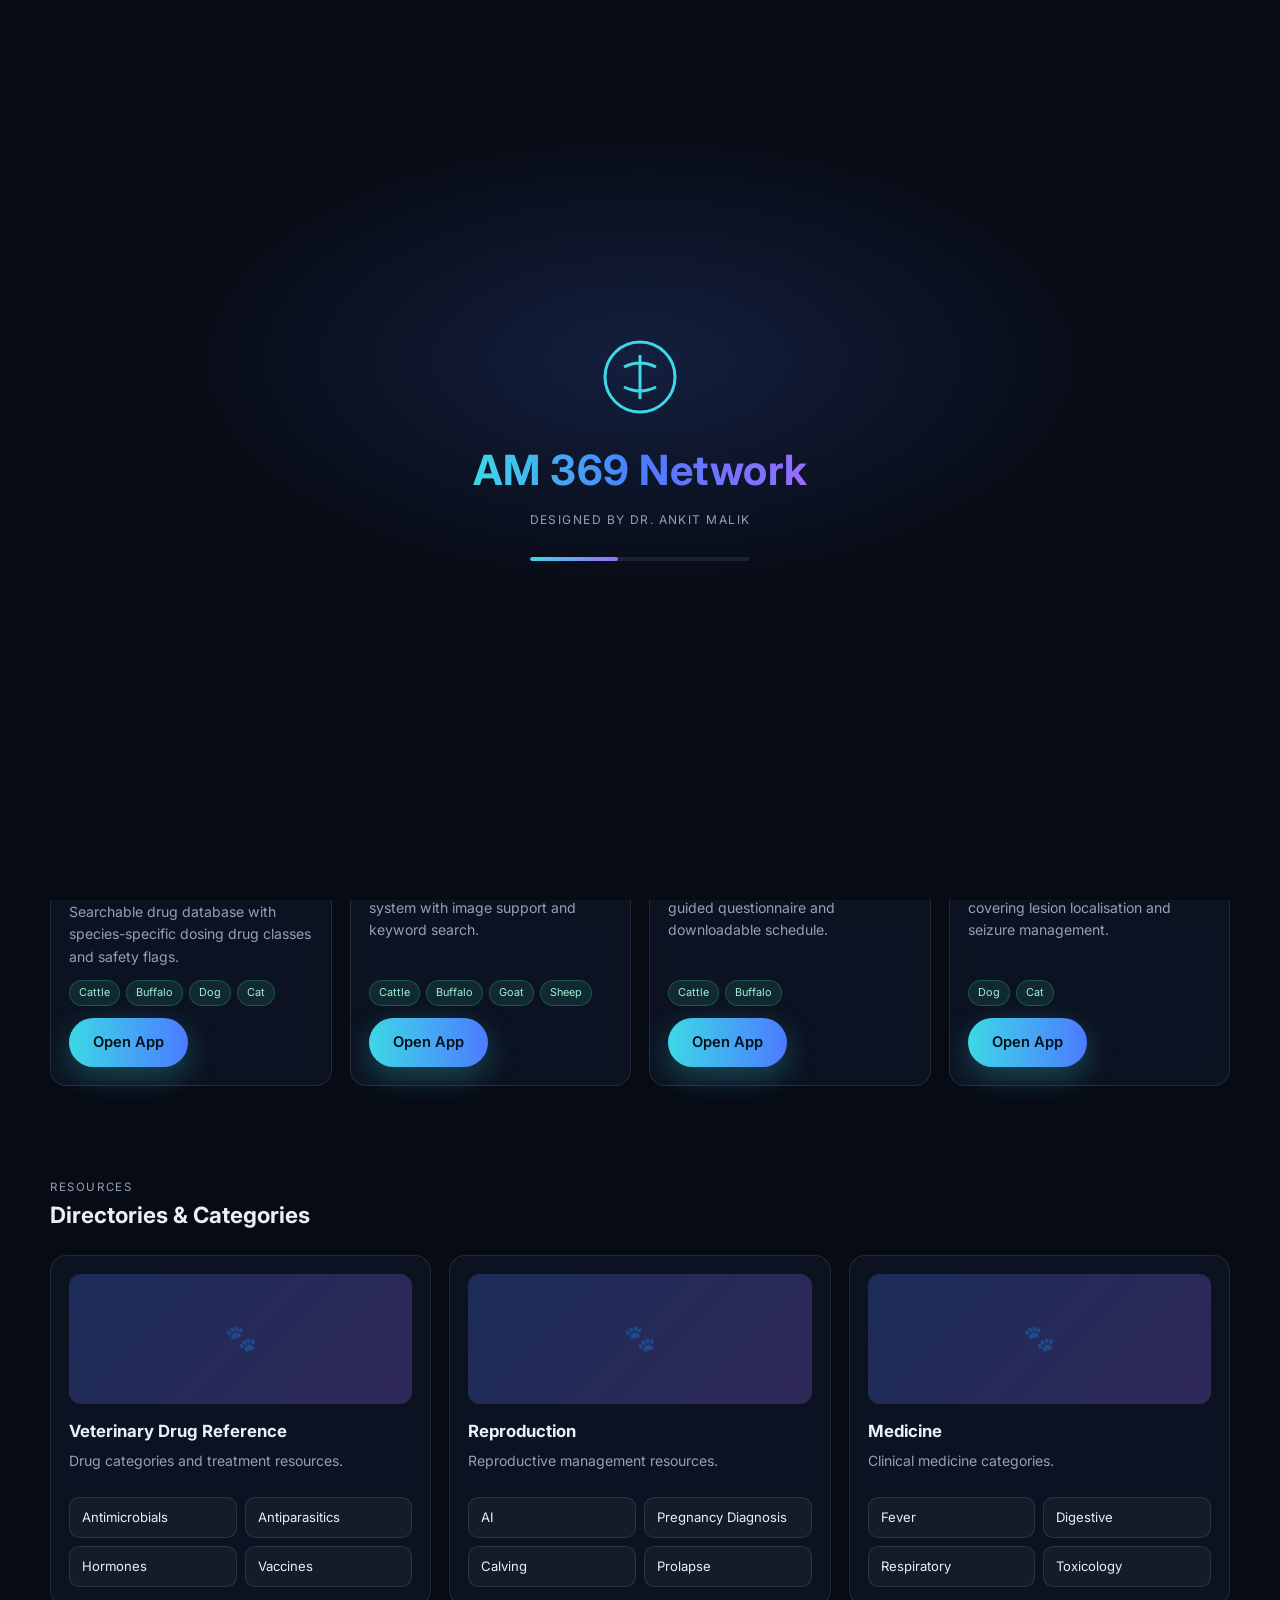
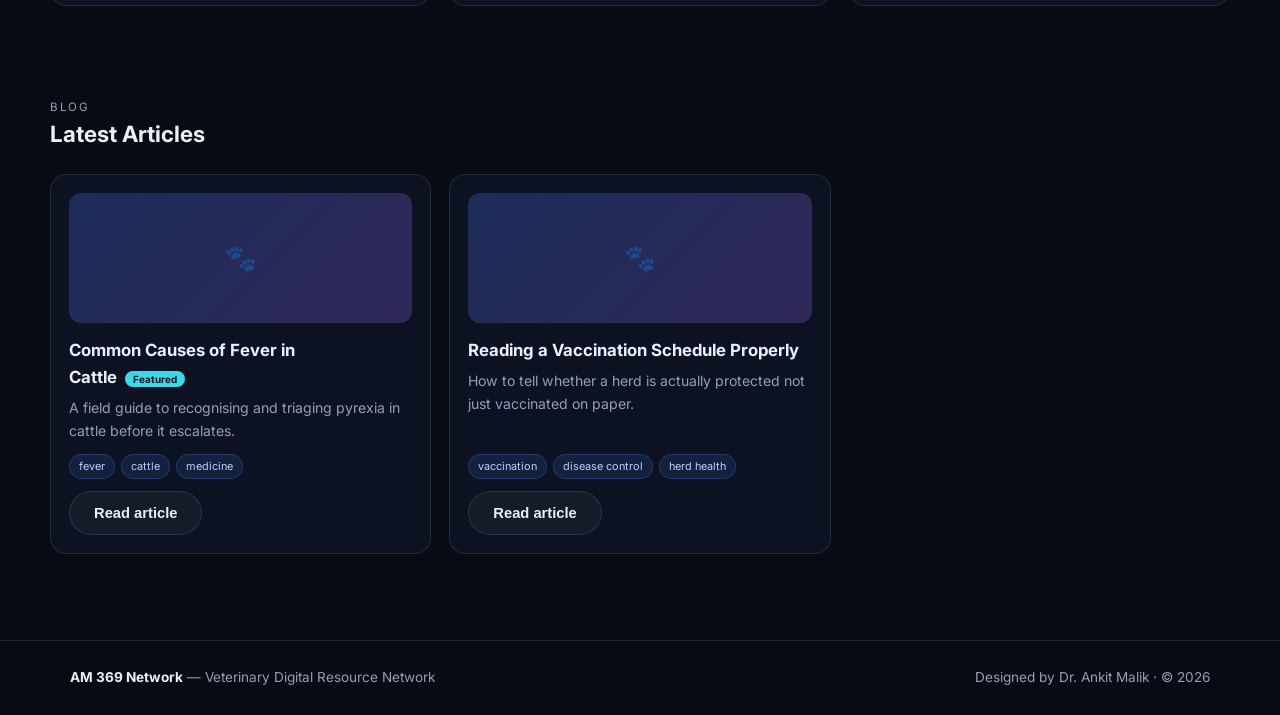
==== index.html @ 3d0eaed6 "Full veterinary portal + admin CMS (v1)" ====
<!DOCTYPE html>
<html lang="en">
<head>
<meta charset="UTF-8">
<meta name="viewport" content="width=device-width, initial-scale=1.0, viewport-fit=cover">
<meta name="description" content="AM 369 Network — Veterinary Digital Resource Network. Designed by Dr. Ankit Malik.">
<title>AM 369 Network</title>
<link rel="preconnect" href="https://fonts.googleapis.com">
<link rel="preconnect" href="https://fonts.gstatic.com" crossorigin>
<link href="https://fonts.googleapis.com/css2?family=Inter:wght@400;500;600;700&display=swap" rel="stylesheet">
<link rel="stylesheet" href="assets/css/style.css">
</head>
<body>

<!-- START / LOADER -->
<div id="loader">
  <svg class="loader-mark" viewBox="0 0 76 76" fill="none">
    <circle cx="38" cy="38" r="35" stroke="url(#g)" stroke-width="3"/>
    <path d="M38 16 L38 60 M22 28 Q38 20 54 28 M22 48 Q38 56 54 48" stroke="url(#g)" stroke-width="3" fill="none"/>
    <defs><linearGradient id="g" x1="0" y1="0" x2="76" y2="76">
      <stop stop-color="#3DD8E6"/><stop offset="1" stop-color="#9A6BFF"/>
    </linearGradient></defs>
  </svg>
  <div class="loader-title">AM 369 Network</div>
  <div class="loader-sub">Designed by Dr. Ankit Malik</div>
  <div class="loader-bar"><i></i></div>
</div>

<div class="ambient"><span></span><span></span><span></span></div>

<!-- HEADER -->
<header class="site">
  <div class="nav">
    <a class="brand" href="index.html">
      <svg class="brand-mark" viewBox="0 0 34 34" fill="none">
        <circle cx="17" cy="17" r="15" stroke="#3DD8E6" stroke-width="1.6"/>
        <path d="M17 7 L17 27 M10 13 Q17 9 24 13 M10 21 Q17 25 24 21" stroke="#9A6BFF" stroke-width="1.6" fill="none"/>
      </svg>
      <span><span id="brand-name">AM 369 Network</span><small id="brand-designer">Designed by Dr. Ankit Malik</small></span>
    </a>
    <div class="nav-search">
      <span>🔍</span>
      <input id="global-search" type="search" placeholder="Search apps, blogs, resources…" aria-label="Search">
    </div>
    <select id="species-select" class="species-select" aria-label="Animal Species"></select>
    <a class="nav-admin" href="admin.html">Admin</a>
  </div>
</header>

<!-- HERO -->
<section class="hero wrap">
  <div class="eyebrow">Veterinary Digital Resource Network</div>
  <h1>Tools and knowledge for better animal health decisions.</h1>
  <p>A premium hub for veterinary web apps, treatment references, species-wise resources and field notes — built and maintained by Dr. Ankit Malik.</p>
  <div class="hero-actions">
    <a class="btn btn-primary" href="#apps">Explore web apps</a>
    <a class="btn btn-ghost" href="#blogs">Read the blog</a>
  </div>
</section>

<div class="wrap"><div id="ad-top" class="ad-slot hidden" data-slot="homeTop">Ad space</div></div>

<!-- WEB APPS -->
<section class="block wrap" id="apps">
  <div class="section-head">
    <div><div class="eyebrow">Web Apps</div><h2>Featured Google Web Apps</h2></div>
  </div>
  <div id="apps-grid" class="grid cols-4">
    <div class="skeleton"></div><div class="skeleton"></div><div class="skeleton"></div><div class="skeleton"></div>
  </div>
</section>

<!-- DIRECTORIES -->
<section class="block wrap" id="directories">
  <div class="section-head">
    <div><div class="eyebrow">Resources</div><h2>Directories &amp; Categories</h2></div>
  </div>
  <div id="dir-grid" class="grid cols-3">
    <div class="skeleton"></div><div class="skeleton"></div><div class="skeleton"></div>
  </div>
</section>

<div class="wrap"><div id="ad-inline" class="ad-slot hidden" data-slot="homeInline">Ad space</div></div>

<!-- BLOGS -->
<section class="block wrap" id="blogs">
  <div class="section-head">
    <div><div class="eyebrow">Blog</div><h2>Latest Articles</h2></div>
  </div>
  <div id="blogs-grid" class="grid cols-3">
    <div class="skeleton"></div><div class="skeleton"></div><div class="skeleton"></div>
  </div>
</section>

<!-- FOOTER -->
<footer class="site">
  <div class="wrap">
    <span><b>AM 369 Network</b> — Veterinary Digital Resource Network</span>
    <span>Designed by Dr. Ankit Malik · &copy; 2026</span>
  </div>
</footer>

<!-- BLOG MODAL -->
<div class="modal-overlay" id="blog-modal">
  <div class="modal">
    <button class="modal-close" id="bm-close" aria-label="Close">✕</button>
    <div class="meta" id="bm-meta"></div>
    <h2 id="bm-title"></h2>
    <div id="bm-ad" class="ad-slot hidden"></div>
    <div class="blog-body" id="bm-body"></div>
  </div>
</div>

<div id="toasts"></div>

<script src="assets/js/data-service.js"></script>
<script src="assets/js/app.js"></script>
</body>
</html>
---- assets/css/style.css ----
/* AM 369 Network — Public site styles (premium dark / glassmorphism) */
:root{
  --bg:#070B14;
  --bg-2:#0C1322;
  --panel:rgba(255,255,255,0.04);
  --panel-brd:rgba(255,255,255,0.10);
  --glass:rgba(18,26,44,0.55);
  --text:#EAF0FA;
  --muted:#93A0B8;
  --cyan:#3DD8E6;
  --blue:#4C7BFF;
  --purple:#9A6BFF;
  --vet-green:#38D39F;
  --danger:#FF6B6B;
  --radius:16px;
  --max:1180px;
  --shadow:0 20px 50px rgba(0,0,0,0.45);
}
*{box-sizing:border-box;}
html{scroll-behavior:smooth;}
body{
  margin:0; background:
    radial-gradient(1200px 600px at 15% -10%, rgba(76,123,255,0.14), transparent 60%),
    radial-gradient(1000px 500px at 100% 0%, rgba(154,107,255,0.12), transparent 55%),
    var(--bg);
  color:var(--text);
  font-family:'Inter','Segoe UI',system-ui,sans-serif;
  line-height:1.6; -webkit-font-smoothing:antialiased;
}
a{color:inherit; text-decoration:none;}
img{max-width:100%; display:block;}
.wrap{max-width:var(--max); margin:0 auto; padding:0 20px;}
:focus-visible{outline:2px solid var(--cyan); outline-offset:2px;}

/* floating ambient shapes */
.ambient{position:fixed; inset:0; z-index:0; overflow:hidden; pointer-events:none;}
.ambient span{position:absolute; border-radius:50%; filter:blur(60px); opacity:0.35; animation:float 18s ease-in-out infinite;}
.ambient span:nth-child(1){width:340px;height:340px;background:var(--blue);top:-80px;left:-60px;}
.ambient span:nth-child(2){width:280px;height:280px;background:var(--purple);bottom:-60px;right:-40px;animation-delay:-6s;}
.ambient span:nth-child(3){width:220px;height:220px;background:var(--cyan);top:40%;left:60%;animation-delay:-10s;}
@keyframes float{0%,100%{transform:translateY(0)}50%{transform:translateY(-30px)}}

/* ---------- Start / loader ---------- */
#loader{
  position:fixed; inset:0; z-index:100; display:flex; flex-direction:column;
  align-items:center; justify-content:center; text-align:center;
  background:radial-gradient(800px 400px at 50% 40%, rgba(76,123,255,0.18), transparent 60%), var(--bg);
  transition:opacity .6s ease, visibility .6s ease;
}
#loader.hide{opacity:0; visibility:hidden;}
.loader-mark{width:76px;height:76px;margin-bottom:22px; animation:pulse 2.2s ease-in-out infinite;}
.loader-title{font-size:clamp(1.8rem,5vw,2.6rem); font-weight:700; letter-spacing:.5px;
  background:linear-gradient(90deg,var(--cyan),var(--blue),var(--purple));
  -webkit-background-clip:text; background-clip:text; color:transparent;}
.loader-sub{color:var(--muted); margin-top:6px; letter-spacing:.12em; text-transform:uppercase; font-size:.75rem;}
.loader-bar{width:220px;height:4px;border-radius:99px;background:rgba(255,255,255,.08); margin-top:28px; overflow:hidden;}
.loader-bar i{display:block;height:100%;width:40%;border-radius:99px;background:linear-gradient(90deg,var(--cyan),var(--purple)); animation:load 1.4s ease-in-out infinite;}
@keyframes load{0%{margin-left:-45%}100%{margin-left:105%}}
@keyframes pulse{0%,100%{transform:scale(1);opacity:1}50%{transform:scale(1.08);opacity:.85}}

/* ---------- Header ---------- */
header.site{position:sticky; top:0; z-index:50; backdrop-filter:blur(14px);
  background:linear-gradient(180deg,rgba(7,11,20,.85),rgba(7,11,20,.55));
  border-bottom:1px solid var(--panel-brd);}
.nav{display:flex; align-items:center; gap:18px; padding:14px 20px; max-width:var(--max); margin:0 auto;}
.brand{display:flex; align-items:center; gap:10px; font-weight:700;}
.brand small{display:block; font-weight:400; font-size:.68rem; color:var(--muted); letter-spacing:.06em;}
.brand-mark{width:34px;height:34px;flex:none;}
.nav-search{flex:1; display:flex; align-items:center; gap:8px; background:var(--panel);
  border:1px solid var(--panel-brd); border-radius:99px; padding:9px 16px; max-width:420px;}
.nav-search input{flex:1; background:none; border:none; color:var(--text); font-size:.9rem; outline:none;}
.nav-search input::placeholder{color:var(--muted);}
.species-select{background:var(--panel); border:1px solid var(--panel-brd); color:var(--text);
  border-radius:99px; padding:9px 14px; font-size:.85rem; outline:none; cursor:pointer;}
.species-select option{background:var(--bg-2);}
.nav-admin{color:var(--muted); font-size:.8rem; border:1px solid var(--panel-brd); padding:8px 14px; border-radius:99px;}
.nav-admin:hover{color:var(--text); border-color:var(--cyan);}
.menu-toggle{display:none; background:none;border:none;color:var(--text);cursor:pointer;}

/* ---------- Hero ---------- */
.hero{position:relative; z-index:1; padding:76px 0 40px; text-align:center;}
.hero .eyebrow{color:var(--cyan); letter-spacing:.16em; text-transform:uppercase; font-size:.72rem; font-weight:600;}
.hero h1{font-size:clamp(2rem,5.2vw,3.4rem); margin:14px auto 0; max-width:18ch; line-height:1.1;
  background:linear-gradient(90deg,#fff,#c9d6f5); -webkit-background-clip:text; background-clip:text; color:transparent;}
.hero p{color:var(--muted); max-width:56ch; margin:18px auto 0; font-size:1.05rem;}
.hero-actions{display:flex; gap:14px; justify-content:center; margin-top:30px; flex-wrap:wrap;}
.btn{border:none; cursor:pointer; font-size:.92rem; font-weight:600; padding:13px 24px; border-radius:99px; display:inline-flex; align-items:center; gap:8px; transition:transform .15s ease, box-shadow .2s ease;}
.btn:active{transform:translateY(1px);}
.btn-primary{color:#04121a; background:linear-gradient(90deg,var(--cyan),var(--blue)); box-shadow:0 10px 30px rgba(61,216,230,.28);}
.btn-primary:hover{box-shadow:0 14px 40px rgba(61,216,230,.42);}
.btn-ghost{color:var(--text); background:var(--panel); border:1px solid var(--panel-brd);}
.btn-ghost:hover{border-color:var(--cyan);}

/* ---------- Sections ---------- */
section.block{position:relative; z-index:1; padding:46px 0;}
.section-head{display:flex; align-items:end; justify-content:space-between; gap:16px; margin-bottom:22px; flex-wrap:wrap;}
.section-head h2{font-size:1.4rem; margin:0;}
.section-head .eyebrow{color:var(--muted); font-size:.72rem; letter-spacing:.14em; text-transform:uppercase;}

/* ---------- Cards ---------- */
.grid{display:grid; gap:18px;}
.grid.cols-4{grid-template-columns:repeat(4,1fr);}
.grid.cols-3{grid-template-columns:repeat(3,1fr);}
.grid.cols-2{grid-template-columns:repeat(2,1fr);}
.card{background:var(--glass); border:1px solid var(--panel-brd); border-radius:var(--radius);
  padding:18px; backdrop-filter:blur(12px); display:flex; flex-direction:column; transition:transform .18s ease, border-color .18s ease;}
.card:hover{transform:translateY(-4px); border-color:rgba(61,216,230,.45);}
.card .thumb{height:130px; border-radius:12px; margin-bottom:14px; overflow:hidden; background:
  linear-gradient(135deg,rgba(76,123,255,.25),rgba(154,107,255,.25)); display:flex; align-items:center; justify-content:center;}
.card .thumb img{width:100%; height:100%; object-fit:cover;}
.card .thumb .ph{color:rgba(255,255,255,.5); font-size:1.6rem;}
.card h3{font-size:1.05rem; margin:0 0 6px;}
.card p{color:var(--muted); font-size:.88rem; margin:0 0 12px; flex-grow:1;}
.tags{display:flex; flex-wrap:wrap; gap:6px; margin-bottom:12px;}
.tag{font-size:.68rem; padding:3px 9px; border-radius:99px; background:rgba(76,123,255,.14); color:#bcd0ff; border:1px solid rgba(76,123,255,.25);}
.tag.sp{background:rgba(56,211,159,.12); color:#9ff0d3; border-color:rgba(56,211,159,.25);}
.card .card-btn{margin-top:auto; align-self:flex-start;}
.featured-flag{font-size:.62rem; color:#04121a; background:var(--cyan); padding:2px 8px; border-radius:99px; font-weight:700; margin-left:8px;}

/* directory */
.dir-card{cursor:pointer;}
.subfolders{display:grid; grid-template-columns:repeat(2,1fr); gap:8px; margin-top:12px;}
.subfolder{background:var(--panel); border:1px solid var(--panel-brd); border-radius:10px; padding:9px 12px; font-size:.82rem;}

/* blog */
.blog-body{white-space:pre-line; color:#cdd8ee; margin-top:16px;}

/* ad slots */
.ad-slot{margin:26px 0; min-height:60px; border:1px dashed rgba(255,255,255,.12); border-radius:12px;
  display:flex; align-items:center; justify-content:center; color:var(--muted); font-size:.78rem;}
.ad-slot[data-filled="1"]{border-style:solid; border-color:var(--panel-brd);}
.ad-slot.hidden{display:none;}

/* states */
.skeleton{background:linear-gradient(90deg,rgba(255,255,255,.05),rgba(255,255,255,.10),rgba(255,255,255,.05));
  background-size:200% 100%; animation:sk 1.3s infinite; border-radius:12px; height:180px;}
@keyframes sk{0%{background-position:200% 0}100%{background-position:-200% 0}}
.empty{color:var(--muted); text-align:center; padding:40px; border:1px dashed var(--panel-brd); border-radius:var(--radius);}

/* toast */
#toasts{position:fixed; bottom:20px; left:50%; transform:translateX(-50%); z-index:200; display:flex; flex-direction:column; gap:10px; align-items:center;}
.toast{background:var(--glass); border:1px solid var(--panel-brd); backdrop-filter:blur(12px);
  padding:12px 18px; border-radius:12px; font-size:.88rem; box-shadow:var(--shadow); animation:toastIn .25s ease;}
.toast.ok{border-color:rgba(56,211,159,.5);}
.toast.err{border-color:rgba(255,107,107,.5);}
@keyframes toastIn{from{opacity:0; transform:translateY(10px)}to{opacity:1; transform:translateY(0)}}

/* footer */
footer.site{position:relative; z-index:1; border-top:1px solid var(--panel-brd); margin-top:40px; padding:26px 0; color:var(--muted); font-size:.85rem;}
footer.site .wrap{display:flex; justify-content:space-between; gap:10px; flex-wrap:wrap;}
footer.site b{color:var(--text);}

/* modal (blog detail) */
.modal-overlay{position:fixed; inset:0; z-index:150; background:rgba(3,6,12,.7); backdrop-filter:blur(6px);
  display:none; align-items:flex-start; justify-content:center; padding:40px 16px; overflow:auto;}
.modal-overlay.show{display:flex;}
.modal{background:var(--bg-2); border:1px solid var(--panel-brd); border-radius:var(--radius);
  max-width:720px; width:100%; padding:28px; box-shadow:var(--shadow);}
.modal h2{margin-top:0;}
.modal .meta{color:var(--muted); font-size:.82rem; margin-bottom:8px;}
.modal-close{float:right; background:var(--panel); border:1px solid var(--panel-brd); color:var(--text); border-radius:99px; width:34px; height:34px; cursor:pointer;}

@media (max-width:960px){
  .grid.cols-4{grid-template-columns:repeat(2,1fr);}
  .grid.cols-3{grid-template-columns:repeat(2,1fr);}
}
@media (max-width:680px){
  .nav-search{order:3; max-width:none; flex-basis:100%;}
  .nav{flex-wrap:wrap;}
  .grid.cols-4,.grid.cols-3,.grid.cols-2{grid-template-columns:1fr;}
  .subfolders{grid-template-columns:1fr;}
}
@media (prefers-reduced-motion:reduce){*{animation:none!important; transition:none!important;} html{scroll-behavior:auto;}}
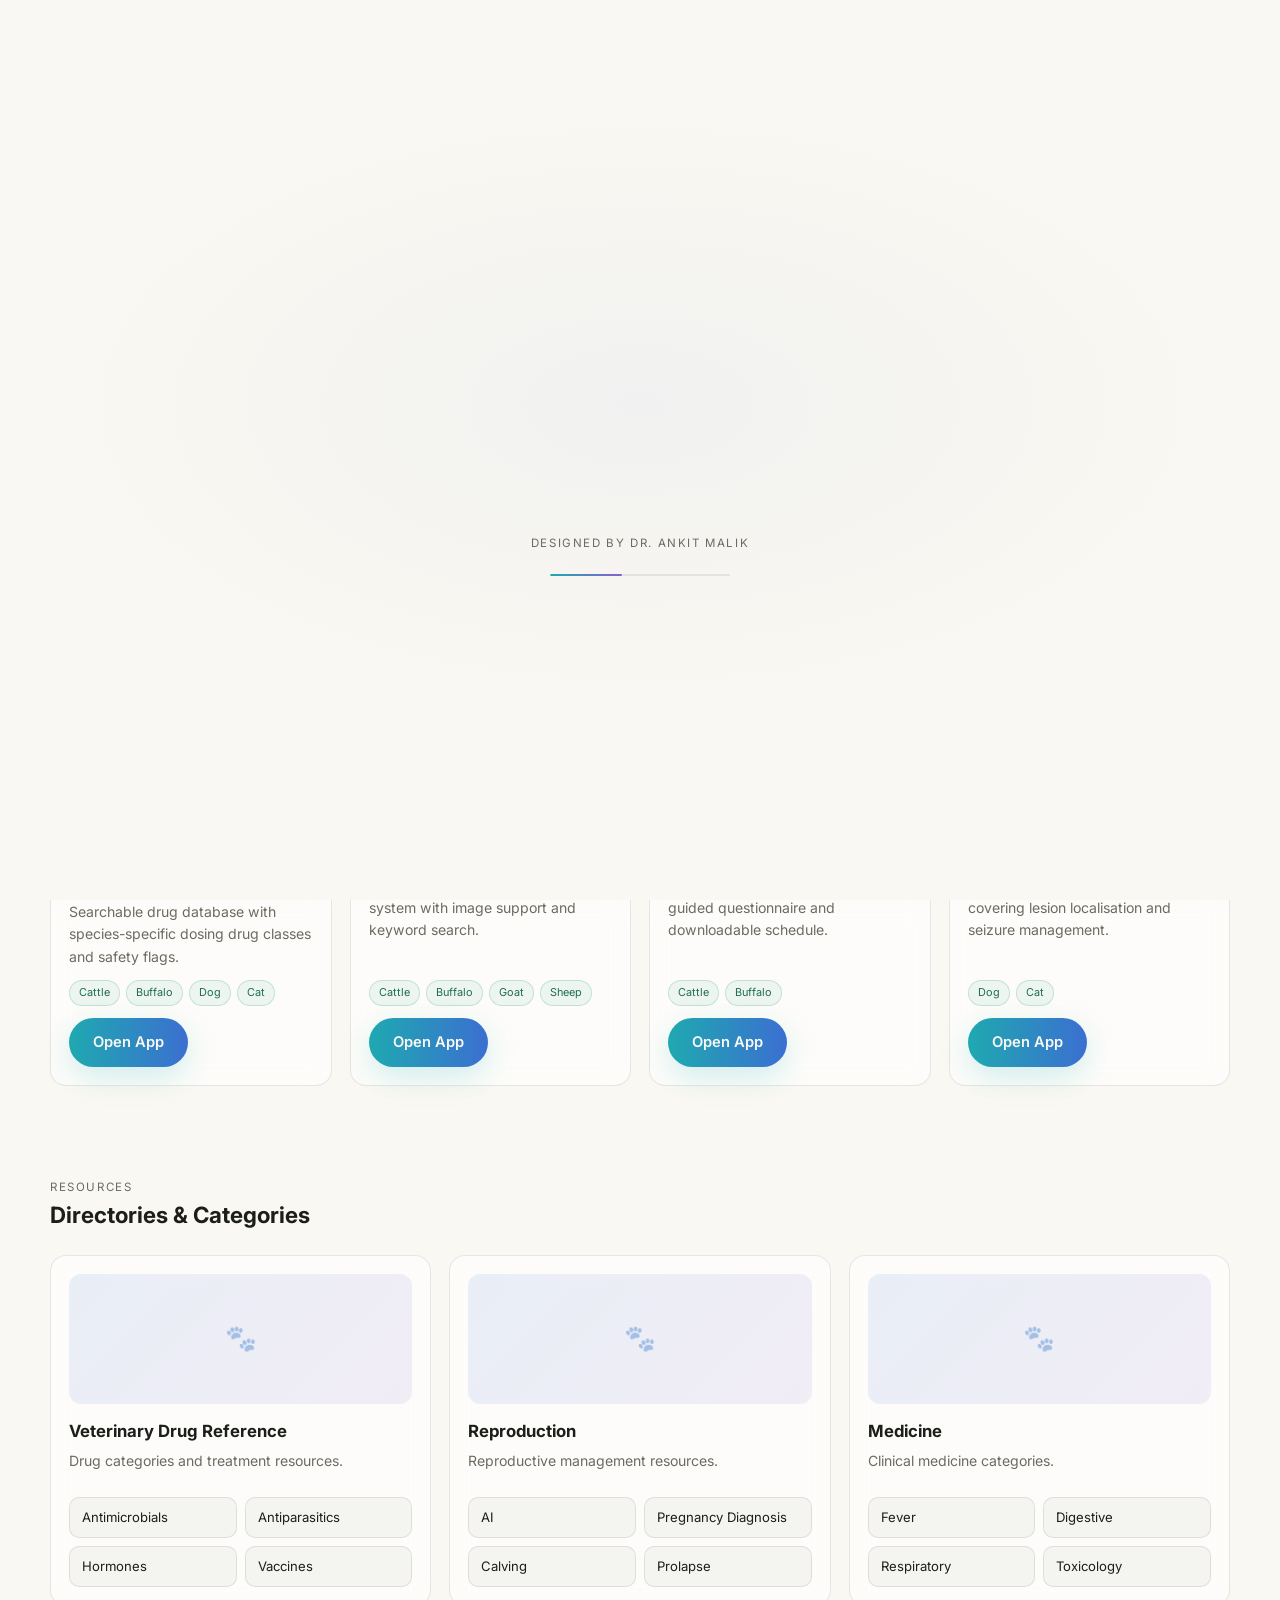
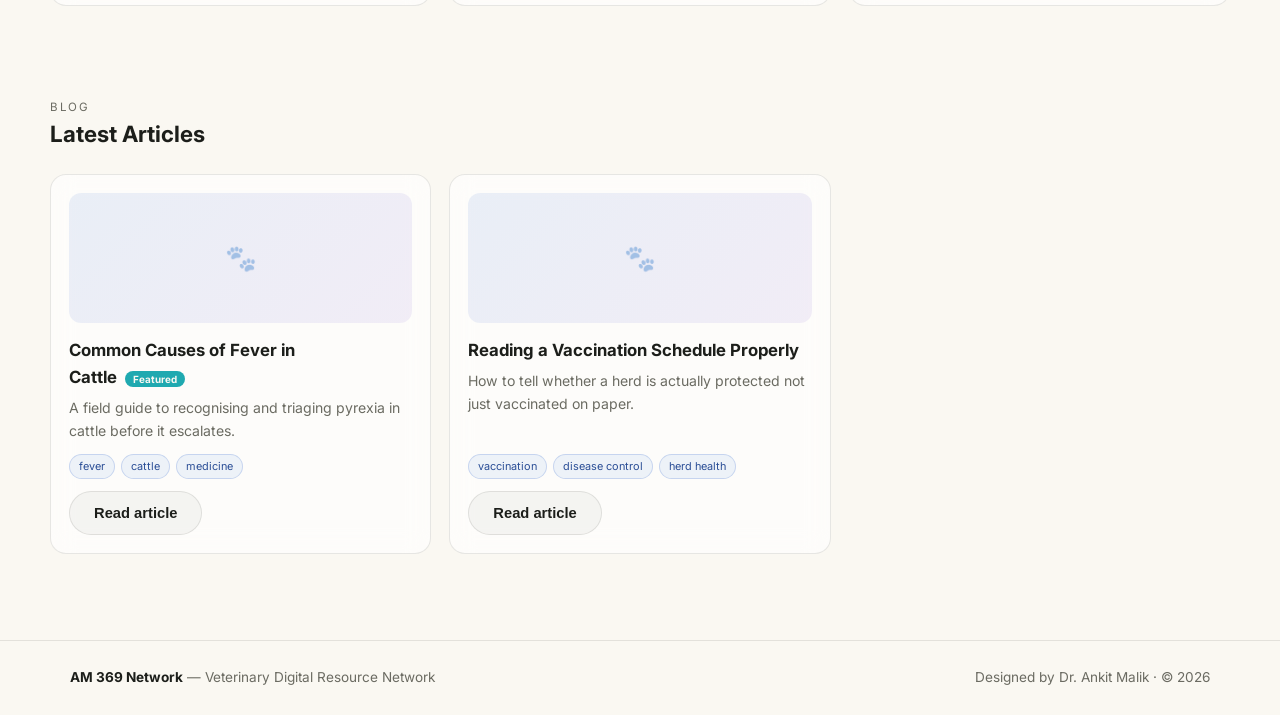
==== commit eb2345e5: "Custom domain CNAME, futuristic light theme with dust-particle intro, Drive upload backend, multi-le" ====
--- a/index.html
+++ b/index.html
@@ -12,16 +12,9 @@
 </head>
 <body>
 
-<!-- START / LOADER -->
+<!-- START / LOADER — dust particles forming the brand name -->
 <div id="loader">
-  <svg class="loader-mark" viewBox="0 0 76 76" fill="none">
-    <circle cx="38" cy="38" r="35" stroke="url(#g)" stroke-width="3"/>
-    <path d="M38 16 L38 60 M22 28 Q38 20 54 28 M22 48 Q38 56 54 48" stroke="url(#g)" stroke-width="3" fill="none"/>
-    <defs><linearGradient id="g" x1="0" y1="0" x2="76" y2="76">
-      <stop stop-color="#3DD8E6"/><stop offset="1" stop-color="#9A6BFF"/>
-    </linearGradient></defs>
-  </svg>
-  <div class="loader-title">AM 369 Network</div>
+  <canvas id="particle-canvas" aria-hidden="true"></canvas>
   <div class="loader-sub">Designed by Dr. Ankit Malik</div>
   <div class="loader-bar"><i></i></div>
 </div>
@@ -113,6 +106,7 @@
 
 <div id="toasts"></div>
 
+<script src="assets/js/particles.js"></script>
 <script src="assets/js/data-service.js"></script>
 <script src="assets/js/app.js"></script>
 </body>
--- a/assets/css/style.css
+++ b/assets/css/style.css
@@ -1,27 +1,27 @@
-/* AM 369 Network — Public site styles (premium dark / glassmorphism) */
+/* AM 369 Network — Public site styles (futuristic light / cream) */
 :root{
-  --bg:#070B14;
-  --bg-2:#0C1322;
-  --panel:rgba(255,255,255,0.04);
-  --panel-brd:rgba(255,255,255,0.10);
-  --glass:rgba(18,26,44,0.55);
-  --text:#EAF0FA;
-  --muted:#93A0B8;
-  --cyan:#3DD8E6;
-  --blue:#4C7BFF;
-  --purple:#9A6BFF;
-  --vet-green:#38D39F;
-  --danger:#FF6B6B;
+  --bg:#FAF8F2;
+  --bg-2:#F3EFE4;
+  --panel:rgba(20,24,20,0.035);
+  --panel-brd:rgba(30,30,25,0.10);
+  --glass:rgba(255,255,255,0.62);
+  --text:#1C1E1A;
+  --muted:#6B6B62;
+  --cyan:#1FA9B0;
+  --blue:#3B6FD1;
+  --purple:#8A5FD1;
+  --vet-green:#2F9E72;
+  --danger:#D14848;
   --radius:16px;
   --max:1180px;
-  --shadow:0 20px 50px rgba(0,0,0,0.45);
+  --shadow:0 20px 50px rgba(30,25,15,0.10);
 }
 *{box-sizing:border-box;}
 html{scroll-behavior:smooth;}
 body{
   margin:0; background:
-    radial-gradient(1200px 600px at 15% -10%, rgba(76,123,255,0.14), transparent 60%),
-    radial-gradient(1000px 500px at 100% 0%, rgba(154,107,255,0.12), transparent 55%),
+    radial-gradient(1200px 600px at 15% -10%, rgba(59,111,209,0.06), transparent 60%),
+    radial-gradient(1000px 500px at 100% 0%, rgba(138,95,209,0.06), transparent 55%),
     var(--bg);
   color:var(--text);
   font-family:'Inter','Segoe UI',system-ui,sans-serif;
@@ -34,33 +34,30 @@
 
 /* floating ambient shapes */
 .ambient{position:fixed; inset:0; z-index:0; overflow:hidden; pointer-events:none;}
-.ambient span{position:absolute; border-radius:50%; filter:blur(60px); opacity:0.35; animation:float 18s ease-in-out infinite;}
+.ambient span{position:absolute; border-radius:50%; filter:blur(70px); opacity:0.14; animation:float 18s ease-in-out infinite;}
 .ambient span:nth-child(1){width:340px;height:340px;background:var(--blue);top:-80px;left:-60px;}
 .ambient span:nth-child(2){width:280px;height:280px;background:var(--purple);bottom:-60px;right:-40px;animation-delay:-6s;}
 .ambient span:nth-child(3){width:220px;height:220px;background:var(--cyan);top:40%;left:60%;animation-delay:-10s;}
 @keyframes float{0%,100%{transform:translateY(0)}50%{transform:translateY(-30px)}}
 
-/* ---------- Start / loader ---------- */
+/* ---------- Start / loader (particle formation) ---------- */
 #loader{
   position:fixed; inset:0; z-index:100; display:flex; flex-direction:column;
   align-items:center; justify-content:center; text-align:center;
-  background:radial-gradient(800px 400px at 50% 40%, rgba(76,123,255,0.18), transparent 60%), var(--bg);
-  transition:opacity .6s ease, visibility .6s ease;
+  background:radial-gradient(900px 460px at 50% 45%, rgba(59,111,209,0.05), transparent 65%), var(--bg);
+  transition:opacity .7s ease, visibility .7s ease;
 }
 #loader.hide{opacity:0; visibility:hidden;}
-.loader-mark{width:76px;height:76px;margin-bottom:22px; animation:pulse 2.2s ease-in-out infinite;}
-.loader-title{font-size:clamp(1.8rem,5vw,2.6rem); font-weight:700; letter-spacing:.5px;
-  background:linear-gradient(90deg,var(--cyan),var(--blue),var(--purple));
-  -webkit-background-clip:text; background-clip:text; color:transparent;}
-.loader-sub{color:var(--muted); margin-top:6px; letter-spacing:.12em; text-transform:uppercase; font-size:.75rem;}
-.loader-bar{width:220px;height:4px;border-radius:99px;background:rgba(255,255,255,.08); margin-top:28px; overflow:hidden;}
+#particle-canvas{position:absolute; inset:0; width:100%; height:100%;}
+.loader-sub{position:relative; z-index:2; color:var(--muted); margin-top:210px; letter-spacing:.14em; text-transform:uppercase; font-size:.72rem; opacity:0; animation:subFade 1s ease forwards 1.6s;}
+.loader-bar{position:relative; z-index:2; width:180px;height:2px;border-radius:99px;background:rgba(30,30,25,.08); margin-top:22px; overflow:hidden; opacity:0; animation:subFade 1s ease forwards 1.6s;}
 .loader-bar i{display:block;height:100%;width:40%;border-radius:99px;background:linear-gradient(90deg,var(--cyan),var(--purple)); animation:load 1.4s ease-in-out infinite;}
 @keyframes load{0%{margin-left:-45%}100%{margin-left:105%}}
-@keyframes pulse{0%,100%{transform:scale(1);opacity:1}50%{transform:scale(1.08);opacity:.85}}
+@keyframes subFade{to{opacity:1}}
 
 /* ---------- Header ---------- */
 header.site{position:sticky; top:0; z-index:50; backdrop-filter:blur(14px);
-  background:linear-gradient(180deg,rgba(7,11,20,.85),rgba(7,11,20,.55));
+  background:linear-gradient(180deg,rgba(250,248,242,.92),rgba(250,248,242,.72));
   border-bottom:1px solid var(--panel-brd);}
 .nav{display:flex; align-items:center; gap:18px; padding:14px 20px; max-width:var(--max); margin:0 auto;}
 .brand{display:flex; align-items:center; gap:10px; font-weight:700;}
@@ -81,13 +78,13 @@
 .hero{position:relative; z-index:1; padding:76px 0 40px; text-align:center;}
 .hero .eyebrow{color:var(--cyan); letter-spacing:.16em; text-transform:uppercase; font-size:.72rem; font-weight:600;}
 .hero h1{font-size:clamp(2rem,5.2vw,3.4rem); margin:14px auto 0; max-width:18ch; line-height:1.1;
-  background:linear-gradient(90deg,#fff,#c9d6f5); -webkit-background-clip:text; background-clip:text; color:transparent;}
+  background:linear-gradient(90deg,#1C1E1A,#3B6FD1); -webkit-background-clip:text; background-clip:text; color:transparent;}
 .hero p{color:var(--muted); max-width:56ch; margin:18px auto 0; font-size:1.05rem;}
 .hero-actions{display:flex; gap:14px; justify-content:center; margin-top:30px; flex-wrap:wrap;}
 .btn{border:none; cursor:pointer; font-size:.92rem; font-weight:600; padding:13px 24px; border-radius:99px; display:inline-flex; align-items:center; gap:8px; transition:transform .15s ease, box-shadow .2s ease;}
 .btn:active{transform:translateY(1px);}
-.btn-primary{color:#04121a; background:linear-gradient(90deg,var(--cyan),var(--blue)); box-shadow:0 10px 30px rgba(61,216,230,.28);}
-.btn-primary:hover{box-shadow:0 14px 40px rgba(61,216,230,.42);}
+.btn-primary{color:#FAF8F2; background:linear-gradient(90deg,var(--cyan),var(--blue)); box-shadow:0 10px 30px rgba(31,169,176,.20);}
+.btn-primary:hover{box-shadow:0 14px 40px rgba(31,169,176,.32);}
 .btn-ghost{color:var(--text); background:var(--panel); border:1px solid var(--panel-brd);}
 .btn-ghost:hover{border-color:var(--cyan);}
 
@@ -104,18 +101,18 @@
 .grid.cols-2{grid-template-columns:repeat(2,1fr);}
 .card{background:var(--glass); border:1px solid var(--panel-brd); border-radius:var(--radius);
   padding:18px; backdrop-filter:blur(12px); display:flex; flex-direction:column; transition:transform .18s ease, border-color .18s ease;}
-.card:hover{transform:translateY(-4px); border-color:rgba(61,216,230,.45);}
+.card:hover{transform:translateY(-4px); border-color:rgba(31,169,176,.35);}
 .card .thumb{height:130px; border-radius:12px; margin-bottom:14px; overflow:hidden; background:
-  linear-gradient(135deg,rgba(76,123,255,.25),rgba(154,107,255,.25)); display:flex; align-items:center; justify-content:center;}
+  linear-gradient(135deg,rgba(59,111,209,.10),rgba(138,95,209,.10)); display:flex; align-items:center; justify-content:center;}
 .card .thumb img{width:100%; height:100%; object-fit:cover;}
-.card .thumb .ph{color:rgba(255,255,255,.5); font-size:1.6rem;}
+.card .thumb .ph{color:rgba(30,30,25,.35); font-size:1.6rem;}
 .card h3{font-size:1.05rem; margin:0 0 6px;}
 .card p{color:var(--muted); font-size:.88rem; margin:0 0 12px; flex-grow:1;}
 .tags{display:flex; flex-wrap:wrap; gap:6px; margin-bottom:12px;}
-.tag{font-size:.68rem; padding:3px 9px; border-radius:99px; background:rgba(76,123,255,.14); color:#bcd0ff; border:1px solid rgba(76,123,255,.25);}
-.tag.sp{background:rgba(56,211,159,.12); color:#9ff0d3; border-color:rgba(56,211,159,.25);}
+.tag{font-size:.68rem; padding:3px 9px; border-radius:99px; background:rgba(59,111,209,.08); color:#2A4E96; border:1px solid rgba(59,111,209,.22);}
+.tag.sp{background:rgba(47,158,114,.08); color:#1F6E4F; border-color:rgba(47,158,114,.22);}
 .card .card-btn{margin-top:auto; align-self:flex-start;}
-.featured-flag{font-size:.62rem; color:#04121a; background:var(--cyan); padding:2px 8px; border-radius:99px; font-weight:700; margin-left:8px;}
+.featured-flag{font-size:.62rem; color:#FAF8F2; background:var(--cyan); padding:2px 8px; border-radius:99px; font-weight:700; margin-left:8px;}
 
 /* directory */
 .dir-card{cursor:pointer;}
@@ -123,16 +120,16 @@
 .subfolder{background:var(--panel); border:1px solid var(--panel-brd); border-radius:10px; padding:9px 12px; font-size:.82rem;}
 
 /* blog */
-.blog-body{white-space:pre-line; color:#cdd8ee; margin-top:16px;}
+.blog-body{white-space:pre-line; color:#3A3D36; margin-top:16px;}
 
 /* ad slots */
-.ad-slot{margin:26px 0; min-height:60px; border:1px dashed rgba(255,255,255,.12); border-radius:12px;
+.ad-slot{margin:26px 0; min-height:60px; border:1px dashed rgba(30,30,25,.14); border-radius:12px;
   display:flex; align-items:center; justify-content:center; color:var(--muted); font-size:.78rem;}
 .ad-slot[data-filled="1"]{border-style:solid; border-color:var(--panel-brd);}
 .ad-slot.hidden{display:none;}
 
 /* states */
-.skeleton{background:linear-gradient(90deg,rgba(255,255,255,.05),rgba(255,255,255,.10),rgba(255,255,255,.05));
+.skeleton{background:linear-gradient(90deg,rgba(30,30,25,.04),rgba(30,30,25,.08),rgba(30,30,25,.04));
   background-size:200% 100%; animation:sk 1.3s infinite; border-radius:12px; height:180px;}
 @keyframes sk{0%{background-position:200% 0}100%{background-position:-200% 0}}
 .empty{color:var(--muted); text-align:center; padding:40px; border:1px dashed var(--panel-brd); border-radius:var(--radius);}
@@ -151,7 +148,7 @@
 footer.site b{color:var(--text);}
 
 /* modal (blog detail) */
-.modal-overlay{position:fixed; inset:0; z-index:150; background:rgba(3,6,12,.7); backdrop-filter:blur(6px);
+.modal-overlay{position:fixed; inset:0; z-index:150; background:rgba(30,28,22,.35); backdrop-filter:blur(6px);
   display:none; align-items:flex-start; justify-content:center; padding:40px 16px; overflow:auto;}
 .modal-overlay.show{display:flex;}
 .modal{background:var(--bg-2); border:1px solid var(--panel-brd); border-radius:var(--radius);
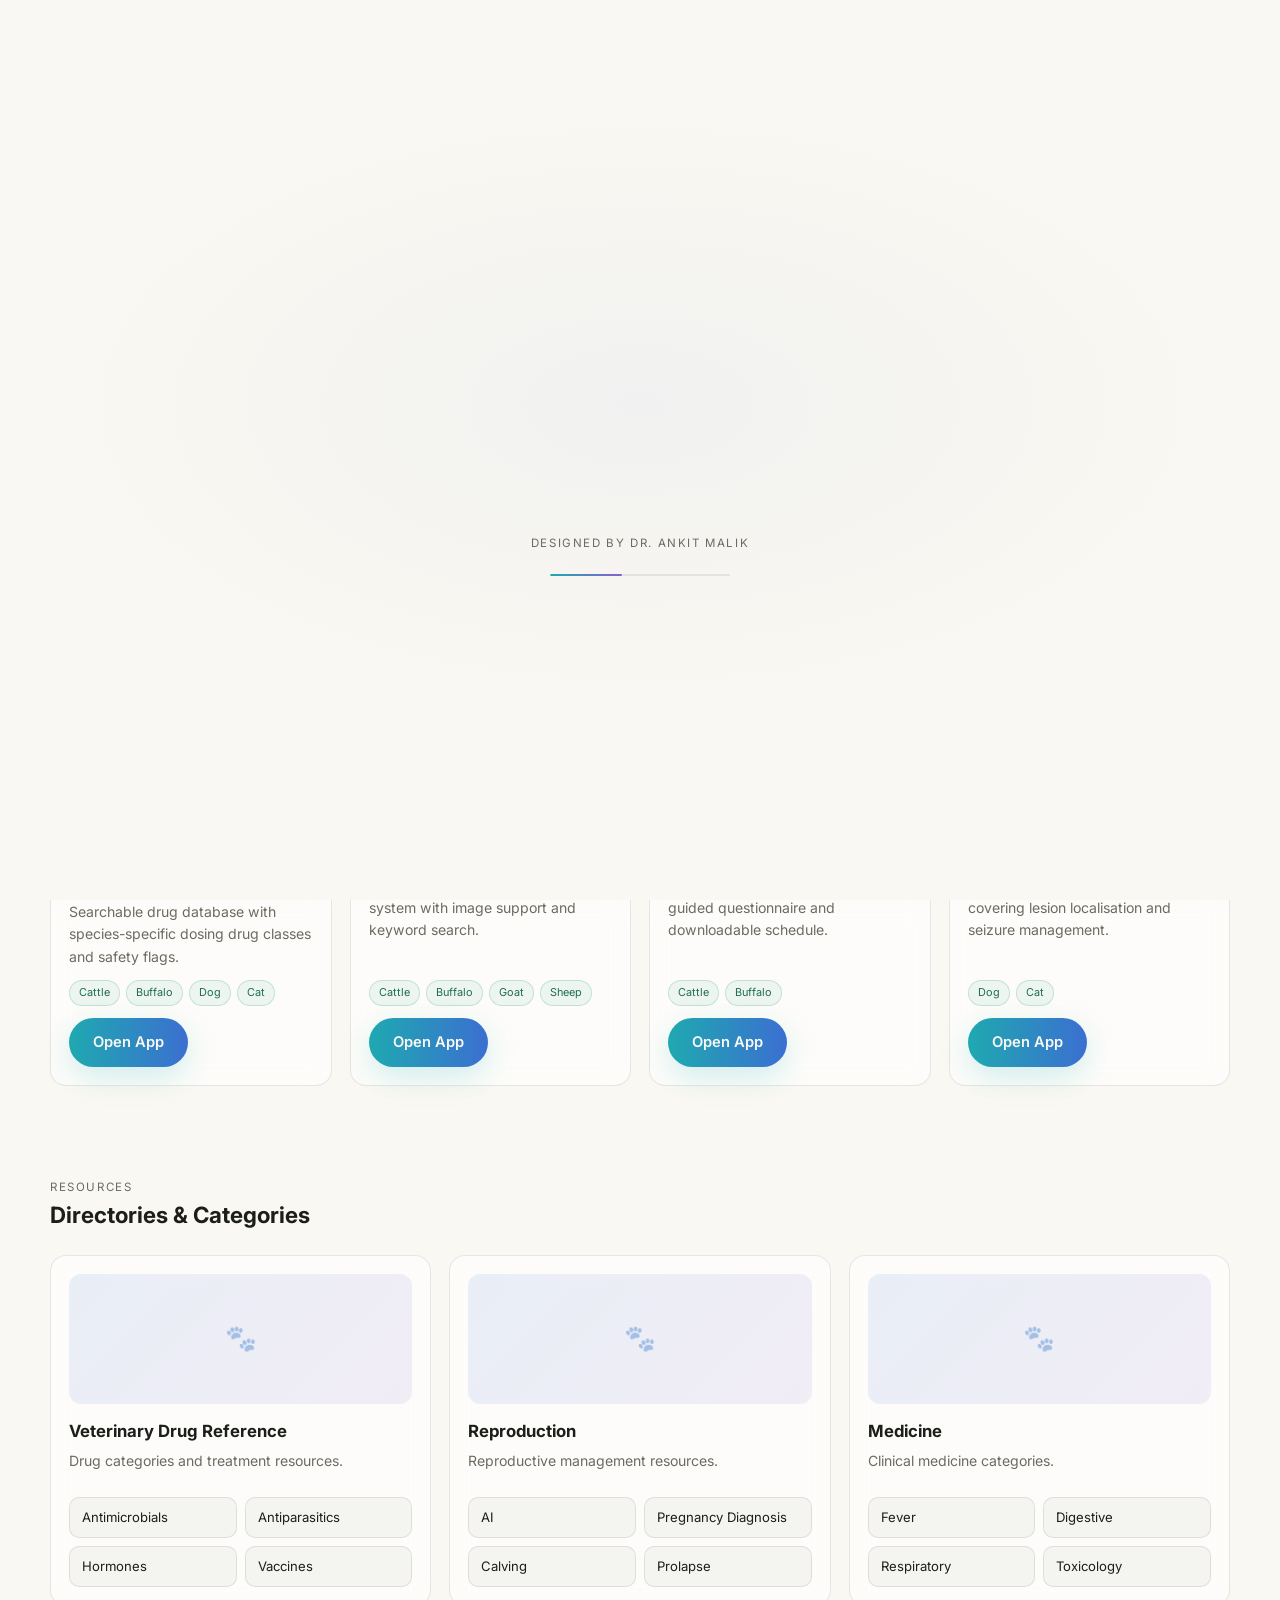
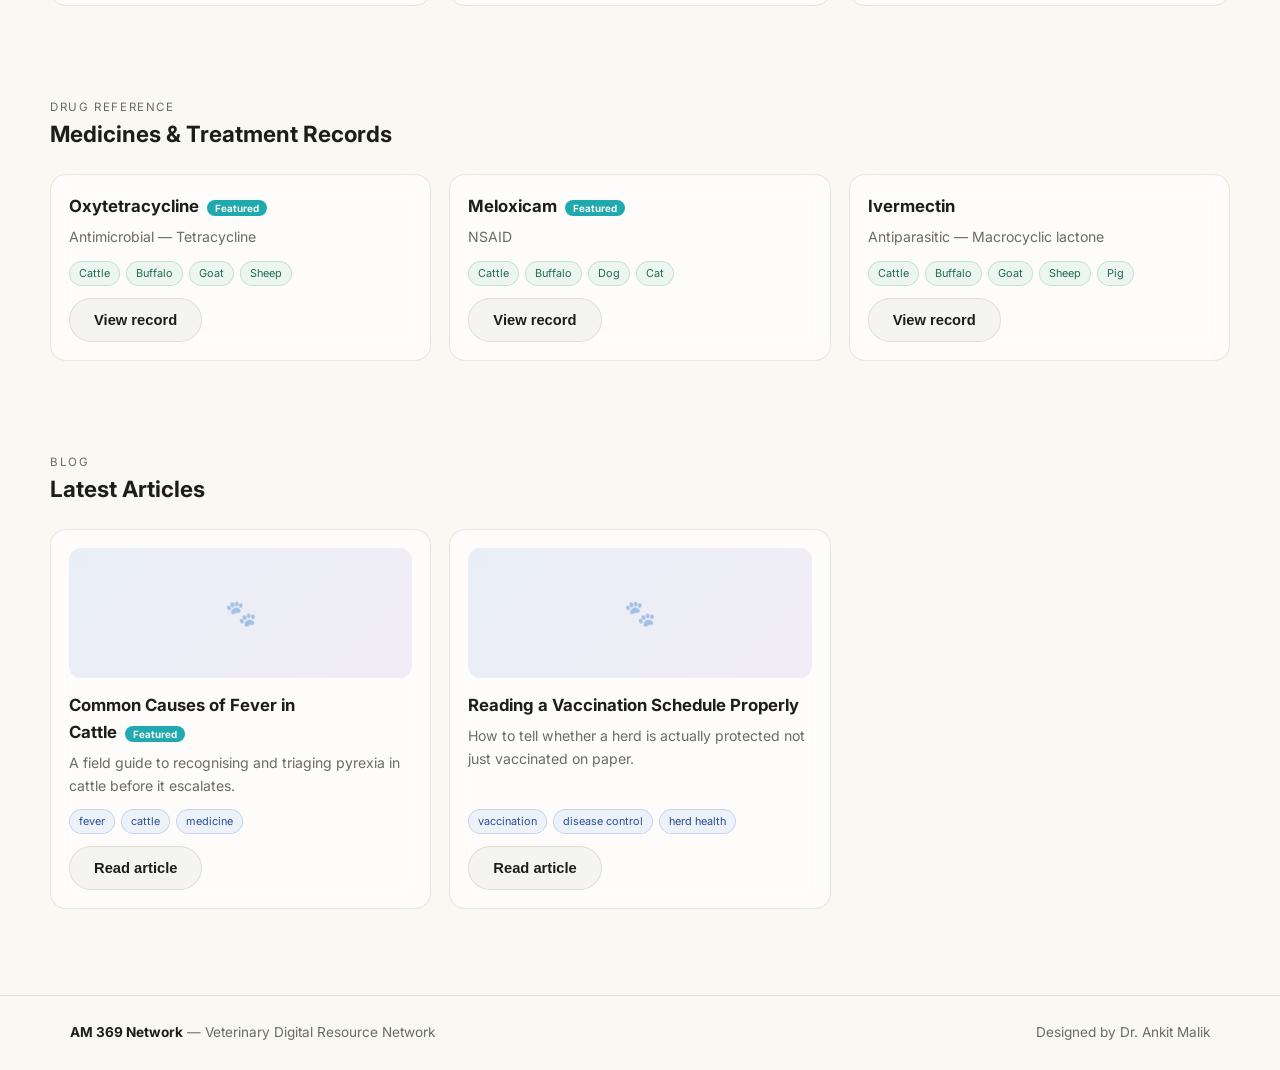
==== commit 0518844c: "Add fully editable Site Content CMS, Medicines/drug-record module, and scroll-reveal motion system p" ====
--- a/index.html
+++ b/index.html
@@ -15,7 +15,7 @@
 <!-- START / LOADER — dust particles forming the brand name -->
 <div id="loader">
   <canvas id="particle-canvas" aria-hidden="true"></canvas>
-  <div class="loader-sub">Designed by Dr. Ankit Malik</div>
+  <div class="loader-sub" id="loader-sub">Designed by Dr. Ankit Malik</div>
   <div class="loader-bar"><i></i></div>
 </div>
 
@@ -41,13 +41,13 @@
 </header>
 
 <!-- HERO -->
-<section class="hero wrap">
-  <div class="eyebrow">Veterinary Digital Resource Network</div>
-  <h1>Tools and knowledge for better animal health decisions.</h1>
-  <p>A premium hub for veterinary web apps, treatment references, species-wise resources and field notes — built and maintained by Dr. Ankit Malik.</p>
+<section class="hero wrap reveal">
+  <div class="eyebrow" id="hero-eyebrow">Veterinary Digital Resource Network</div>
+  <h1 id="hero-title">Tools and knowledge for better animal health decisions.</h1>
+  <p id="hero-lead">A premium hub for veterinary web apps, treatment references, species-wise resources and field notes — built and maintained by Dr. Ankit Malik.</p>
   <div class="hero-actions">
-    <a class="btn btn-primary" href="#apps">Explore web apps</a>
-    <a class="btn btn-ghost" href="#blogs">Read the blog</a>
+    <a class="btn btn-primary" id="hero-cta-primary" href="#apps">Explore web apps</a>
+    <a class="btn btn-ghost" id="hero-cta-secondary" href="#blogs">Read the blog</a>
   </div>
 </section>
 
@@ -55,32 +55,42 @@
 
 <!-- WEB APPS -->
 <section class="block wrap" id="apps">
-  <div class="section-head">
-    <div><div class="eyebrow">Web Apps</div><h2>Featured Google Web Apps</h2></div>
+  <div class="section-head reveal">
+    <div><div class="eyebrow" id="apps-eyebrow">Web Apps</div><h2 id="apps-title">Featured Google Web Apps</h2></div>
   </div>
-  <div id="apps-grid" class="grid cols-4">
+  <div id="apps-grid" class="grid cols-4 stagger">
     <div class="skeleton"></div><div class="skeleton"></div><div class="skeleton"></div><div class="skeleton"></div>
   </div>
 </section>
 
 <!-- DIRECTORIES -->
 <section class="block wrap" id="directories">
-  <div class="section-head">
-    <div><div class="eyebrow">Resources</div><h2>Directories &amp; Categories</h2></div>
+  <div class="section-head reveal">
+    <div><div class="eyebrow" id="directories-eyebrow">Resources</div><h2 id="directories-title">Directories &amp; Categories</h2></div>
   </div>
-  <div id="dir-grid" class="grid cols-3">
+  <div id="dir-grid" class="grid cols-3 stagger">
     <div class="skeleton"></div><div class="skeleton"></div><div class="skeleton"></div>
   </div>
 </section>
 
 <div class="wrap"><div id="ad-inline" class="ad-slot hidden" data-slot="homeInline">Ad space</div></div>
 
+<!-- MEDICINES / DRUG REFERENCE -->
+<section class="block wrap" id="medicines">
+  <div class="section-head reveal">
+    <div><div class="eyebrow" id="medicines-eyebrow">Drug Reference</div><h2 id="medicines-title">Medicines &amp; Treatment Records</h2></div>
+  </div>
+  <div id="medicines-grid" class="grid cols-3 stagger">
+    <div class="skeleton"></div><div class="skeleton"></div><div class="skeleton"></div>
+  </div>
+</section>
+
 <!-- BLOGS -->
 <section class="block wrap" id="blogs">
-  <div class="section-head">
-    <div><div class="eyebrow">Blog</div><h2>Latest Articles</h2></div>
+  <div class="section-head reveal">
+    <div><div class="eyebrow" id="blogs-eyebrow">Blog</div><h2 id="blogs-title">Latest Articles</h2></div>
   </div>
-  <div id="blogs-grid" class="grid cols-3">
+  <div id="blogs-grid" class="grid cols-3 stagger">
     <div class="skeleton"></div><div class="skeleton"></div><div class="skeleton"></div>
   </div>
 </section>
@@ -88,10 +98,20 @@
 <!-- FOOTER -->
 <footer class="site">
   <div class="wrap">
-    <span><b>AM 369 Network</b> — Veterinary Digital Resource Network</span>
-    <span>Designed by Dr. Ankit Malik · &copy; 2026</span>
+    <span id="footer-line1"><b>AM 369 Network</b> — Veterinary Digital Resource Network</span>
+    <span id="footer-line2">Designed by Dr. Ankit Malik · &copy; 2026</span>
   </div>
 </footer>
+
+<!-- MEDICINE DETAIL MODAL -->
+<div class="modal-overlay" id="med-modal">
+  <div class="modal">
+    <button class="modal-close" id="mm-close" aria-label="Close">✕</button>
+    <div class="meta" id="mm-meta"></div>
+    <h2 id="mm-title"></h2>
+    <div class="med-detail" id="mm-body"></div>
+  </div>
+</div>
 
 <!-- BLOG MODAL -->
 <div class="modal-overlay" id="blog-modal">
--- a/assets/css/style.css
+++ b/assets/css/style.css
@@ -157,6 +157,27 @@
 .modal .meta{color:var(--muted); font-size:.82rem; margin-bottom:8px;}
 .modal-close{float:right; background:var(--panel); border:1px solid var(--panel-brd); color:var(--text); border-radius:99px; width:34px; height:34px; cursor:pointer;}
 
+/* medicine detail rows */
+.med-detail{margin-top:16px;}
+.med-row{display:grid; grid-template-columns:160px 1fr; gap:14px; padding:10px 0; border-top:1px solid var(--panel-brd); font-size:.9rem;}
+.med-row:first-child{border-top:none;}
+.med-row b{color:var(--muted); font-weight:600; font-size:.78rem; text-transform:uppercase; letter-spacing:.04em;}
+.med-row span{color:var(--text);}
+
+/* ---------- scroll-reveal motion (AM Network motion standard) ----------
+ * transform + opacity only (GPU-accelerated), fast-in/slow-out easing,
+ * one signature moment (particle intro) + quiet disciplined reveals elsewhere,
+ * staggered children, reduced-motion fully respected (handled in JS + here). */
+.reveal{opacity:0; transform:translateY(28px); filter:blur(4px);
+  transition:opacity .6s cubic-bezier(.22,1,.36,1), transform .6s cubic-bezier(.22,1,.36,1), filter .6s cubic-bezier(.22,1,.36,1);}
+.reveal.in-view{opacity:1; transform:none; filter:blur(0);}
+.stagger-item{opacity:0; transform:translateY(22px);
+  transition:opacity .5s cubic-bezier(.22,1,.36,1), transform .5s cubic-bezier(.22,1,.36,1);}
+.stagger-item.in-view{opacity:1; transform:none;}
+.card{transition:transform .18s cubic-bezier(.34,1.56,.64,1), border-color .18s ease, opacity .5s cubic-bezier(.22,1,.36,1), filter .5s ease;}
+@media (prefers-reduced-motion: reduce){
+  .reveal, .stagger-item{opacity:1 !important; transform:none !important; filter:none !important; transition:none !important;}
+}
 @media (max-width:960px){
   .grid.cols-4{grid-template-columns:repeat(2,1fr);}
   .grid.cols-3{grid-template-columns:repeat(2,1fr);}
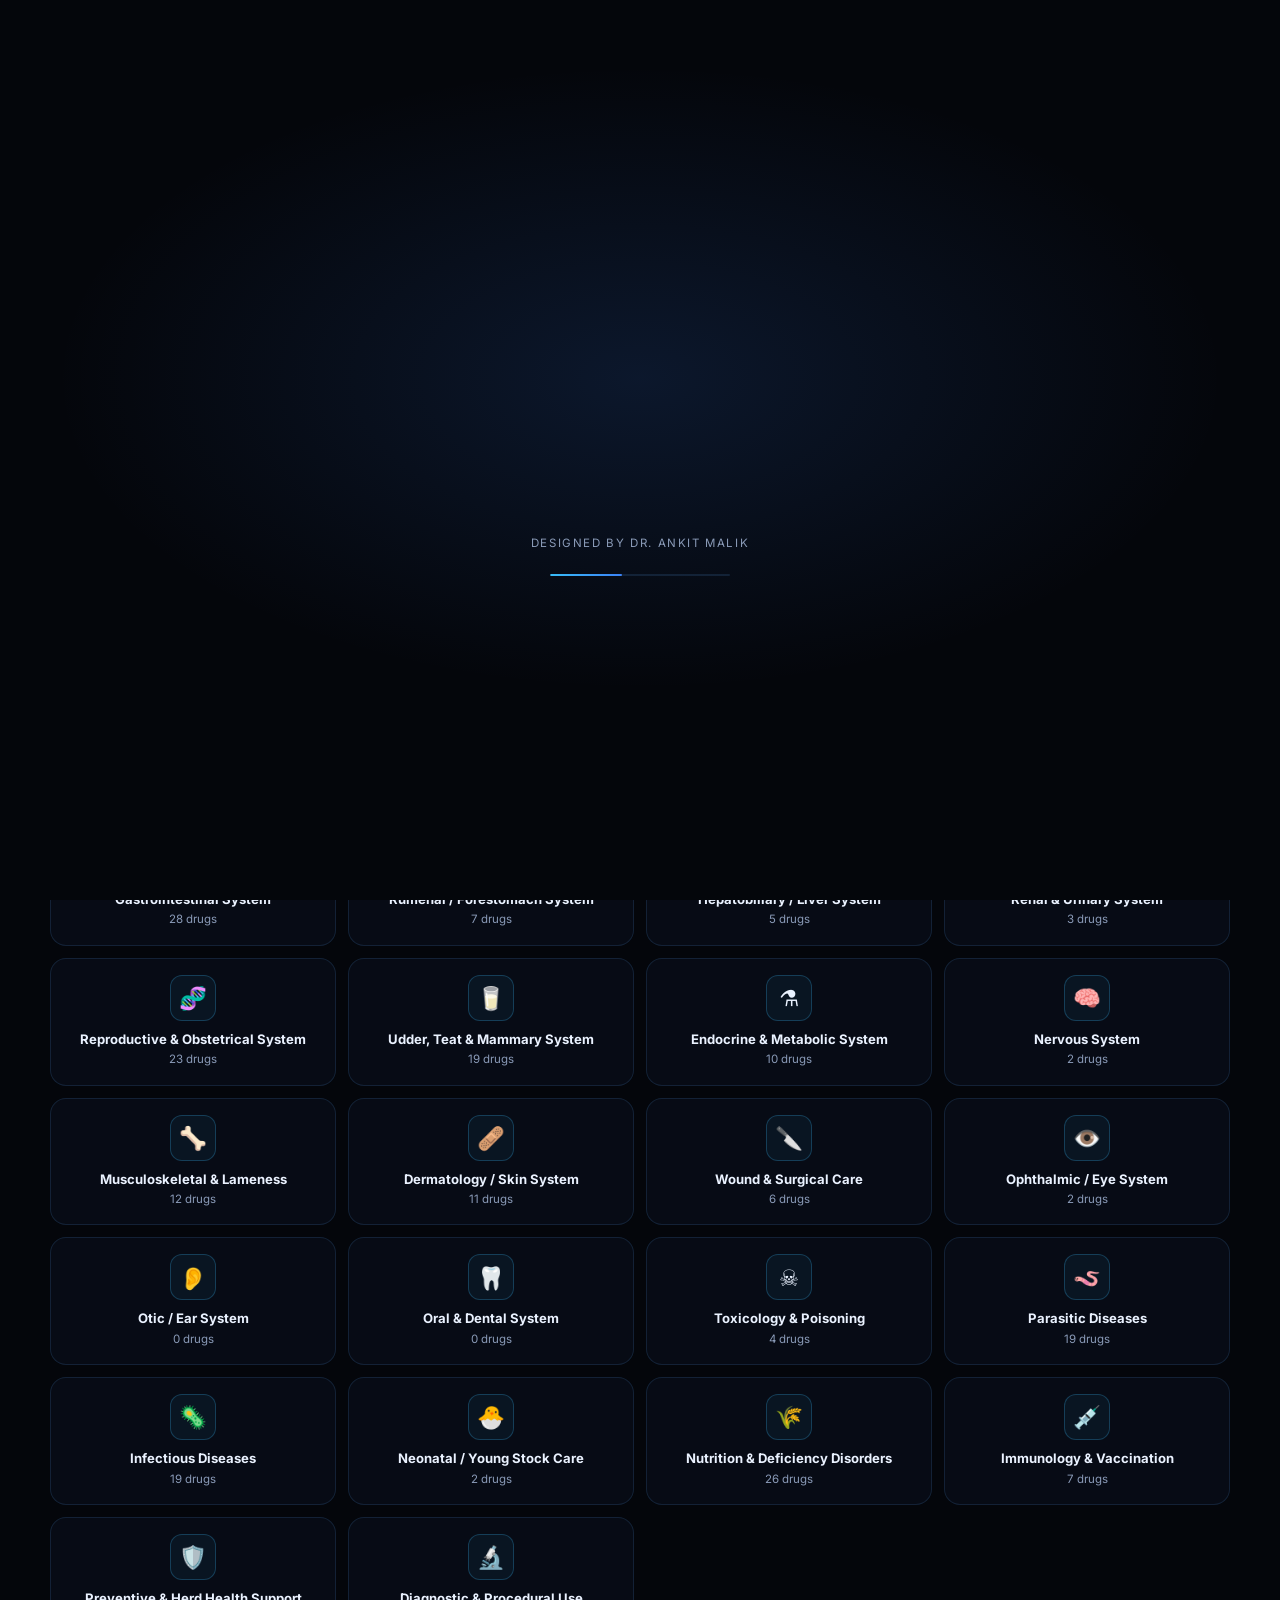
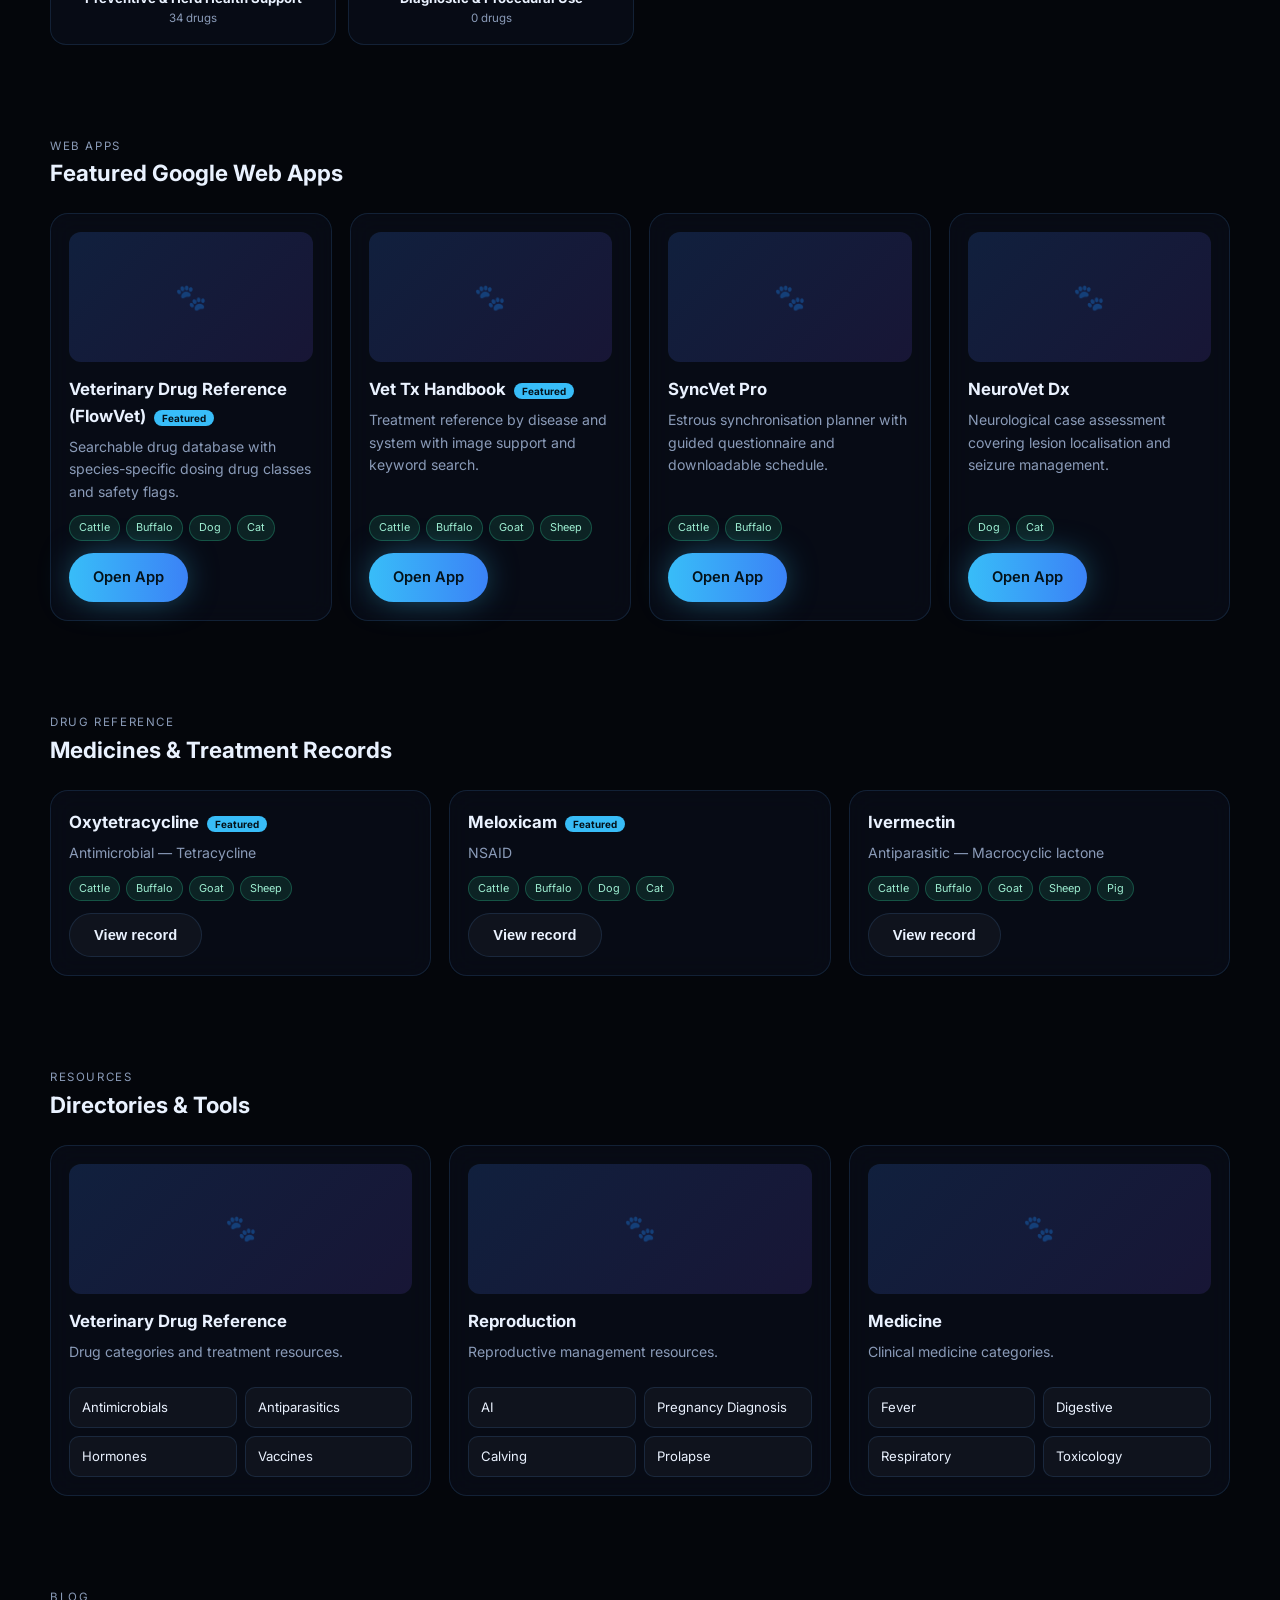
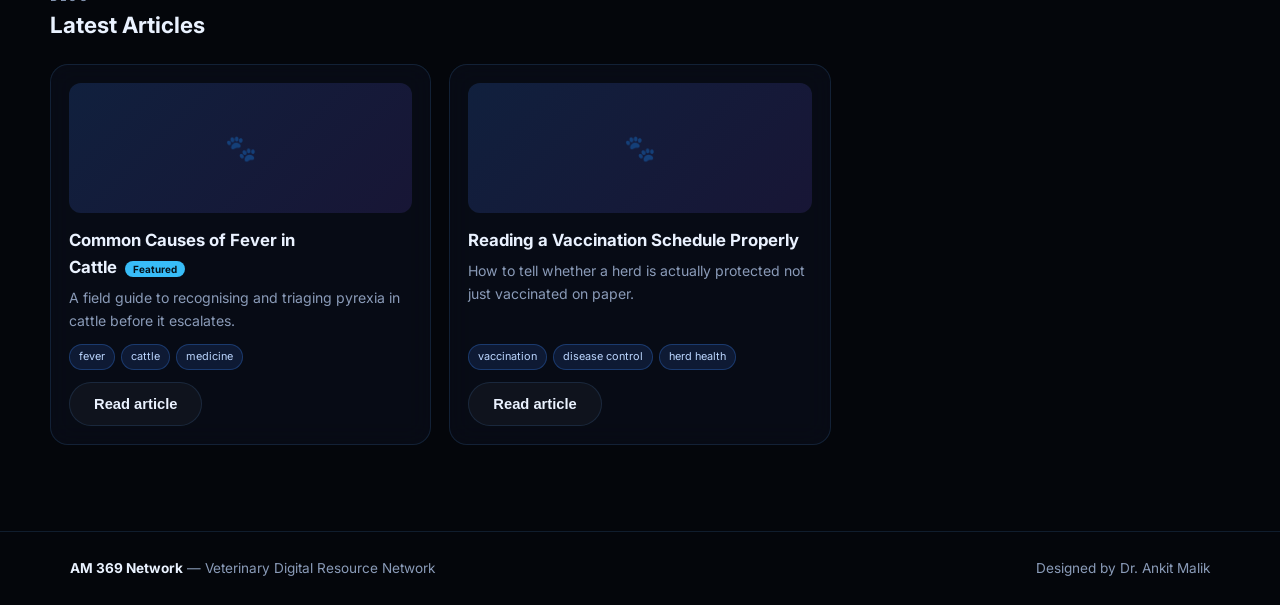
==== commit 79dbf8c0: "Dark black + lightning-blue theme, start screen with Guest/Google sign-in, side drawer with web apps" ====
--- a/index.html
+++ b/index.html
@@ -3,7 +3,7 @@
 <head>
 <meta charset="UTF-8">
 <meta name="viewport" content="width=device-width, initial-scale=1.0, viewport-fit=cover">
-<meta name="description" content="AM 369 Network — Veterinary Digital Resource Network. Designed by Dr. Ankit Malik.">
+<meta name="description" content="AM 369 Network — Veterinary Digital Resource Network. Conceptualised by Dr. Ankit Malik.">
 <title>AM 369 Network</title>
 <link rel="preconnect" href="https://fonts.googleapis.com">
 <link rel="preconnect" href="https://fonts.gstatic.com" crossorigin>
@@ -15,8 +15,28 @@
 <!-- START / LOADER — dust particles forming the brand name -->
 <div id="loader">
   <canvas id="particle-canvas" aria-hidden="true"></canvas>
-  <div class="loader-sub" id="loader-sub">Designed by Dr. Ankit Malik</div>
+  <div class="loader-sub" id="loader-sub">Conceptualised by Dr. Ankit Malik</div>
   <div class="loader-bar"><i></i></div>
+</div>
+
+<!-- AUTH GATE (start entry) -->
+<div id="gate" class="hide">
+  <div class="gate-card">
+    <div class="gate-mark">
+      <svg width="30" height="30" viewBox="0 0 30 30" fill="none">
+        <circle cx="15" cy="15" r="13" stroke="#38BDF8" stroke-width="1.6"/>
+        <path d="M15 6 L15 24 M9 12 Q15 8 21 12 M9 20 Q15 24 21 20" stroke="#5AA9FF" stroke-width="1.6"/>
+      </svg>
+    </div>
+    <div class="gate-title">AM 369 Network</div>
+    <div class="gate-sub">Premium veterinary knowledge &amp; clinical reference</div>
+    <button class="gate-btn gate-google" id="gate-google" style="display:none">
+      <svg width="18" height="18" viewBox="0 0 18 18"><path fill="#4285F4" d="M17.6 9.2c0-.6-.1-1.2-.2-1.8H9v3.4h4.8a4.1 4.1 0 0 1-1.8 2.7v2.2h2.9c1.7-1.6 2.7-3.9 2.7-6.5z"/><path fill="#34A853" d="M9 18c2.4 0 4.5-.8 6-2.2l-2.9-2.2c-.8.5-1.8.9-3.1.9-2.4 0-4.4-1.6-5.1-3.8H.9v2.3A9 9 0 0 0 9 18z"/><path fill="#FBBC05" d="M3.9 10.7a5.4 5.4 0 0 1 0-3.4V5H.9a9 9 0 0 0 0 8z"/><path fill="#EA4335" d="M9 3.6c1.3 0 2.5.5 3.4 1.3l2.6-2.6A9 9 0 0 0 .9 5l3 2.3C4.6 5.2 6.6 3.6 9 3.6z"/></svg>
+      Sign in with Google
+    </button>
+    <button class="gate-btn gate-guest" id="gate-guest">Continue as Guest</button>
+    <div class="gate-note" id="gate-note">Guest access lets you browse everything. Sign in to save preferences and unlock member features later.</div>
+  </div>
 </div>
 
 <div class="ambient"><span></span><span></span><span></span></div>
@@ -26,32 +46,67 @@
   <div class="nav">
     <a class="brand" href="index.html">
       <svg class="brand-mark" viewBox="0 0 34 34" fill="none">
-        <circle cx="17" cy="17" r="15" stroke="#3DD8E6" stroke-width="1.6"/>
-        <path d="M17 7 L17 27 M10 13 Q17 9 24 13 M10 21 Q17 25 24 21" stroke="#9A6BFF" stroke-width="1.6" fill="none"/>
+        <circle cx="17" cy="17" r="15" stroke="#38BDF8" stroke-width="1.6"/>
+        <path d="M17 7 L17 27 M10 13 Q17 9 24 13 M10 21 Q17 25 24 21" stroke="#5AA9FF" stroke-width="1.6" fill="none"/>
       </svg>
-      <span><span id="brand-name">AM 369 Network</span><small id="brand-designer">Designed by Dr. Ankit Malik</small></span>
+      <span><span id="brand-name">AM 369 Network</span><small id="brand-designer">Conceptualised by Dr. Ankit Malik</small></span>
     </a>
     <div class="nav-search">
       <span>🔍</span>
-      <input id="global-search" type="search" placeholder="Search apps, blogs, resources…" aria-label="Search">
+      <input id="global-search" type="search" placeholder="Search drug, disease, species, article…" aria-label="Search">
     </div>
-    <select id="species-select" class="species-select" aria-label="Animal Species"></select>
-    <a class="nav-admin" href="admin.html">Admin</a>
+    <button class="menu-toggle" id="menu-toggle" aria-label="Open menu">☰</button>
   </div>
 </header>
+
+<!-- DRAWER -->
+<div class="drawer-scrim" id="drawer-scrim"></div>
+<aside class="drawer" id="drawer" aria-hidden="true">
+  <div class="drawer-head">
+    <b>Menu</b>
+    <button class="drawer-close" id="drawer-close" aria-label="Close menu">✕</button>
+  </div>
+  <nav class="drawer-nav">
+    <a class="drawer-link" href="#top"><span class="ic">🏠</span> Dashboard</a>
+    <div class="drawer-link" id="dl-species"><span class="ic">🐾</span> Species Directory <span style="margin-left:auto;color:#5a6b88">›</span></div>
+    <div class="drawer-sub" id="drawer-species" style="display:none"></div>
+    <a class="drawer-link" href="#medicines"><span class="ic">💊</span> Drug Reference</a>
+    <a class="drawer-link" href="#systems"><span class="ic">🫀</span> Browse by System</a>
+    <a class="drawer-link" href="#blogs"><span class="ic">📝</span> Blogs &amp; Articles</a>
+    <a class="drawer-link" href="#directories"><span class="ic">📁</span> Directories &amp; Tools</a>
+
+    <div class="drawer-section-label">Web Apps</div>
+    <div class="drawer-apps" id="drawer-apps"></div>
+  </nav>
+  <div class="drawer-foot">
+    <div class="drawer-user"><span>👤</span> <span id="drawer-user-label">Browsing as Guest</span></div>
+  </div>
+</aside>
+
+<span id="top"></span>
 
 <!-- HERO -->
 <section class="hero wrap reveal">
   <div class="eyebrow" id="hero-eyebrow">Veterinary Digital Resource Network</div>
-  <h1 id="hero-title">Tools and knowledge for better animal health decisions.</h1>
-  <p id="hero-lead">A premium hub for veterinary web apps, treatment references, species-wise resources and field notes — built and maintained by Dr. Ankit Malik.</p>
+  <h1 id="hero-title">Premium veterinary knowledge &amp; clinical reference.</h1>
+  <p id="hero-lead">A curated hub for veterinary web apps, drug references, treatment records and species-wise resources — conceptualised by Dr. Ankit Malik.</p>
   <div class="hero-actions">
-    <a class="btn btn-primary" id="hero-cta-primary" href="#apps">Explore web apps</a>
-    <a class="btn btn-ghost" id="hero-cta-secondary" href="#blogs">Read the blog</a>
+    <a class="btn btn-primary" id="hero-cta-primary" href="#systems">Explore System</a>
+    <a class="btn btn-ghost" id="hero-cta-secondary" href="#medicines">Drug Reference</a>
   </div>
 </section>
 
 <div class="wrap"><div id="ad-top" class="ad-slot hidden" data-slot="homeTop">Ad space</div></div>
+
+<!-- BROWSE BY SYSTEM -->
+<section class="block wrap" id="systems">
+  <div class="section-head reveal">
+    <div><div class="eyebrow" id="systems-eyebrow">Reference</div><h2 id="systems-title">Browse by Body System</h2></div>
+  </div>
+  <div id="systems-grid" class="sys-grid stagger">
+    <div class="skeleton"></div><div class="skeleton"></div><div class="skeleton"></div><div class="skeleton"></div>
+  </div>
+</section>
 
 <!-- WEB APPS -->
 <section class="block wrap" id="apps">
@@ -63,19 +118,7 @@
   </div>
 </section>
 
-<!-- DIRECTORIES -->
-<section class="block wrap" id="directories">
-  <div class="section-head reveal">
-    <div><div class="eyebrow" id="directories-eyebrow">Resources</div><h2 id="directories-title">Directories &amp; Categories</h2></div>
-  </div>
-  <div id="dir-grid" class="grid cols-3 stagger">
-    <div class="skeleton"></div><div class="skeleton"></div><div class="skeleton"></div>
-  </div>
-</section>
-
-<div class="wrap"><div id="ad-inline" class="ad-slot hidden" data-slot="homeInline">Ad space</div></div>
-
-<!-- MEDICINES / DRUG REFERENCE -->
+<!-- MEDICINES -->
 <section class="block wrap" id="medicines">
   <div class="section-head reveal">
     <div><div class="eyebrow" id="medicines-eyebrow">Drug Reference</div><h2 id="medicines-title">Medicines &amp; Treatment Records</h2></div>
@@ -84,6 +127,18 @@
     <div class="skeleton"></div><div class="skeleton"></div><div class="skeleton"></div>
   </div>
 </section>
+
+<!-- DIRECTORIES -->
+<section class="block wrap" id="directories">
+  <div class="section-head reveal">
+    <div><div class="eyebrow" id="directories-eyebrow">Resources</div><h2 id="directories-title">Directories &amp; Tools</h2></div>
+  </div>
+  <div id="dir-grid" class="grid cols-3 stagger">
+    <div class="skeleton"></div><div class="skeleton"></div><div class="skeleton"></div>
+  </div>
+</section>
+
+<div class="wrap"><div id="ad-inline" class="ad-slot hidden" data-slot="homeInline">Ad space</div></div>
 
 <!-- BLOGS -->
 <section class="block wrap" id="blogs">
@@ -99,7 +154,7 @@
 <footer class="site">
   <div class="wrap">
     <span id="footer-line1"><b>AM 369 Network</b> — Veterinary Digital Resource Network</span>
-    <span id="footer-line2">Designed by Dr. Ankit Malik · &copy; 2026</span>
+    <span id="footer-line2">Conceptualised by Dr. Ankit Malik · &copy; 2026</span>
   </div>
 </footer>
 
--- a/assets/css/style.css
+++ b/assets/css/style.css
@@ -1,31 +1,35 @@
-/* AM 369 Network — Public site styles (futuristic light / cream) */
+/* AM 369 Network — Public site styles (dark black / lightning blue) */
 :root{
-  --bg:#FAF8F2;
-  --bg-2:#F3EFE4;
-  --panel:rgba(20,24,20,0.035);
-  --panel-brd:rgba(30,30,25,0.10);
-  --glass:rgba(255,255,255,0.62);
-  --text:#1C1E1A;
-  --muted:#6B6B62;
-  --cyan:#1FA9B0;
-  --blue:#3B6FD1;
-  --purple:#8A5FD1;
-  --vet-green:#2F9E72;
-  --danger:#D14848;
-  --radius:16px;
+  --bg:#04060B;
+  --bg-2:#080B14;
+  --panel:rgba(255,255,255,0.035);
+  --panel-brd:rgba(90,170,255,0.14);
+  --glass:rgba(10,16,28,0.62);
+  --text:#EAF2FF;
+  --muted:#8A9BB8;
+  --cyan:#38BDF8;
+  --blue:#3B82F6;
+  --blue-bright:#5AA9FF;
+  --purple:#7C5CFF;
+  --vet-green:#34D399;
+  --danger:#FF6B6B;
+  --radius:18px;
   --max:1180px;
-  --shadow:0 20px 50px rgba(30,25,15,0.10);
+  --shadow:0 24px 60px rgba(0,0,0,0.55);
+  --glow:0 0 34px -6px rgba(56,189,248,0.55);
 }
 *{box-sizing:border-box;}
 html{scroll-behavior:smooth;}
 body{
   margin:0; background:
-    radial-gradient(1200px 600px at 15% -10%, rgba(59,111,209,0.06), transparent 60%),
-    radial-gradient(1000px 500px at 100% 0%, rgba(138,95,209,0.06), transparent 55%),
+    radial-gradient(1200px 620px at 12% -12%, rgba(59,130,246,0.14), transparent 60%),
+    radial-gradient(1000px 520px at 100% 0%, rgba(124,92,255,0.10), transparent 55%),
+    radial-gradient(700px 400px at 60% 120%, rgba(56,189,248,0.08), transparent 60%),
     var(--bg);
   color:var(--text);
   font-family:'Inter','Segoe UI',system-ui,sans-serif;
   line-height:1.6; -webkit-font-smoothing:antialiased;
+  overflow-x:hidden;
 }
 a{color:inherit; text-decoration:none;}
 img{max-width:100%; display:block;}
@@ -34,30 +38,50 @@
 
 /* floating ambient shapes */
 .ambient{position:fixed; inset:0; z-index:0; overflow:hidden; pointer-events:none;}
-.ambient span{position:absolute; border-radius:50%; filter:blur(70px); opacity:0.14; animation:float 18s ease-in-out infinite;}
-.ambient span:nth-child(1){width:340px;height:340px;background:var(--blue);top:-80px;left:-60px;}
-.ambient span:nth-child(2){width:280px;height:280px;background:var(--purple);bottom:-60px;right:-40px;animation-delay:-6s;}
-.ambient span:nth-child(3){width:220px;height:220px;background:var(--cyan);top:40%;left:60%;animation-delay:-10s;}
+.ambient span{position:absolute; border-radius:50%; filter:blur(80px); opacity:0.30; animation:float 18s ease-in-out infinite;}
+.ambient span:nth-child(1){width:360px;height:360px;background:var(--blue);top:-90px;left:-70px;}
+.ambient span:nth-child(2){width:300px;height:300px;background:var(--purple);bottom:-70px;right:-50px;animation-delay:-6s;}
+.ambient span:nth-child(3){width:240px;height:240px;background:var(--cyan);top:40%;left:60%;animation-delay:-10s;}
 @keyframes float{0%,100%{transform:translateY(0)}50%{transform:translateY(-30px)}}
 
 /* ---------- Start / loader (particle formation) ---------- */
 #loader{
   position:fixed; inset:0; z-index:100; display:flex; flex-direction:column;
   align-items:center; justify-content:center; text-align:center;
-  background:radial-gradient(900px 460px at 50% 45%, rgba(59,111,209,0.05), transparent 65%), var(--bg);
+  background:radial-gradient(900px 480px at 50% 42%, rgba(59,130,246,0.14), transparent 65%), var(--bg);
   transition:opacity .7s ease, visibility .7s ease;
 }
 #loader.hide{opacity:0; visibility:hidden;}
 #particle-canvas{position:absolute; inset:0; width:100%; height:100%;}
 .loader-sub{position:relative; z-index:2; color:var(--muted); margin-top:210px; letter-spacing:.14em; text-transform:uppercase; font-size:.72rem; opacity:0; animation:subFade 1s ease forwards 1.6s;}
-.loader-bar{position:relative; z-index:2; width:180px;height:2px;border-radius:99px;background:rgba(30,30,25,.08); margin-top:22px; overflow:hidden; opacity:0; animation:subFade 1s ease forwards 1.6s;}
-.loader-bar i{display:block;height:100%;width:40%;border-radius:99px;background:linear-gradient(90deg,var(--cyan),var(--purple)); animation:load 1.4s ease-in-out infinite;}
+.loader-bar{position:relative; z-index:2; width:180px;height:2px;border-radius:99px;background:rgba(90,170,255,.14); margin-top:22px; overflow:hidden; opacity:0; animation:subFade 1s ease forwards 1.6s;}
+.loader-bar i{display:block;height:100%;width:40%;border-radius:99px;background:linear-gradient(90deg,var(--cyan),var(--blue)); animation:load 1.4s ease-in-out infinite;}
 @keyframes load{0%{margin-left:-45%}100%{margin-left:105%}}
 @keyframes subFade{to{opacity:1}}
 
+/* ---------- Auth gate (start screen entry) ---------- */
+#gate{position:fixed; inset:0; z-index:96; display:flex; align-items:center; justify-content:center; padding:24px;
+  background:radial-gradient(800px 420px at 50% 38%, rgba(59,130,246,0.14), transparent 62%), var(--bg);
+  transition:opacity .5s ease, visibility .5s ease;}
+#gate.hide{opacity:0; visibility:hidden; pointer-events:none;}
+.gate-card{width:100%; max-width:400px; text-align:center; background:var(--glass); border:1px solid var(--panel-brd);
+  border-radius:24px; padding:34px 26px; backdrop-filter:blur(16px); box-shadow:var(--shadow);}
+.gate-mark{width:56px; height:56px; margin:0 auto 16px; display:grid; place-items:center; border-radius:16px;
+  border:1px solid rgba(56,189,248,.4); background:rgba(56,189,248,.06); box-shadow:var(--glow);}
+.gate-title{font-size:1.4rem; font-weight:700; letter-spacing:.3px;
+  background:linear-gradient(90deg,#fff,#9fd4ff,#5AA9FF); -webkit-background-clip:text; background-clip:text; color:transparent;}
+.gate-sub{color:var(--muted); font-size:.82rem; margin:6px 0 24px;}
+.gate-btn{width:100%; display:inline-flex; align-items:center; justify-content:center; gap:10px; padding:13px 18px;
+  border-radius:14px; font-size:.9rem; font-weight:600; cursor:pointer; border:1px solid var(--panel-brd); margin-bottom:12px; transition:transform .12s ease, border-color .2s;}
+.gate-btn:active{transform:translateY(1px);}
+.gate-google{background:#fff; color:#12151c; border-color:transparent;}
+.gate-google:hover{box-shadow:0 8px 24px rgba(255,255,255,.12);}
+.gate-guest{background:linear-gradient(90deg,var(--cyan),var(--blue)); color:#04121a; border-color:transparent; box-shadow:var(--glow);}
+.gate-note{color:var(--muted); font-size:.7rem; margin-top:10px; line-height:1.5;}
+
 /* ---------- Header ---------- */
-header.site{position:sticky; top:0; z-index:50; backdrop-filter:blur(14px);
-  background:linear-gradient(180deg,rgba(250,248,242,.92),rgba(250,248,242,.72));
+header.site{position:sticky; top:0; z-index:50; backdrop-filter:blur(16px);
+  background:linear-gradient(180deg,rgba(4,6,11,.9),rgba(4,6,11,.6));
   border-bottom:1px solid var(--panel-brd);}
 .nav{display:flex; align-items:center; gap:18px; padding:14px 20px; max-width:var(--max); margin:0 auto;}
 .brand{display:flex; align-items:center; gap:10px; font-weight:700;}
@@ -78,13 +102,15 @@
 .hero{position:relative; z-index:1; padding:76px 0 40px; text-align:center;}
 .hero .eyebrow{color:var(--cyan); letter-spacing:.16em; text-transform:uppercase; font-size:.72rem; font-weight:600;}
 .hero h1{font-size:clamp(2rem,5.2vw,3.4rem); margin:14px auto 0; max-width:18ch; line-height:1.1;
-  background:linear-gradient(90deg,#1C1E1A,#3B6FD1); -webkit-background-clip:text; background-clip:text; color:transparent;}
+  background:linear-gradient(90deg,#fff,#9fd4ff,#5AA9FF); -webkit-background-clip:text; background-clip:text; color:transparent;}
 .hero p{color:var(--muted); max-width:56ch; margin:18px auto 0; font-size:1.05rem;}
 .hero-actions{display:flex; gap:14px; justify-content:center; margin-top:30px; flex-wrap:wrap;}
 .btn{border:none; cursor:pointer; font-size:.92rem; font-weight:600; padding:13px 24px; border-radius:99px; display:inline-flex; align-items:center; gap:8px; transition:transform .15s ease, box-shadow .2s ease;}
 .btn:active{transform:translateY(1px);}
-.btn-primary{color:#FAF8F2; background:linear-gradient(90deg,var(--cyan),var(--blue)); box-shadow:0 10px 30px rgba(31,169,176,.20);}
-.btn-primary:hover{box-shadow:0 14px 40px rgba(31,169,176,.32);}
+.btn-primary{color:#04121a; background:linear-gradient(90deg,var(--cyan),var(--blue)); box-shadow:var(--glow);}
+.btn-primary:hover{box-shadow:0 0 46px -4px rgba(56,189,248,.8);}
+.btn-ghost{color:var(--text); background:var(--panel); border:1px solid var(--panel-brd);}
+.btn-ghost:hover{border-color:var(--cyan);}
 .btn-ghost{color:var(--text); background:var(--panel); border:1px solid var(--panel-brd);}
 .btn-ghost:hover{border-color:var(--cyan);}
 
@@ -101,18 +127,18 @@
 .grid.cols-2{grid-template-columns:repeat(2,1fr);}
 .card{background:var(--glass); border:1px solid var(--panel-brd); border-radius:var(--radius);
   padding:18px; backdrop-filter:blur(12px); display:flex; flex-direction:column; transition:transform .18s ease, border-color .18s ease;}
-.card:hover{transform:translateY(-4px); border-color:rgba(31,169,176,.35);}
+.card:hover{transform:translateY(-4px); border-color:rgba(56,189,248,.4); box-shadow:0 0 30px -10px rgba(56,189,248,.5);}
 .card .thumb{height:130px; border-radius:12px; margin-bottom:14px; overflow:hidden; background:
-  linear-gradient(135deg,rgba(59,111,209,.10),rgba(138,95,209,.10)); display:flex; align-items:center; justify-content:center;}
+  linear-gradient(135deg,rgba(59,130,246,.18),rgba(124,92,255,.14)); display:flex; align-items:center; justify-content:center;}
 .card .thumb img{width:100%; height:100%; object-fit:cover;}
-.card .thumb .ph{color:rgba(30,30,25,.35); font-size:1.6rem;}
+.card .thumb .ph{color:rgba(159,212,255,.45); font-size:1.6rem;}
 .card h3{font-size:1.05rem; margin:0 0 6px;}
 .card p{color:var(--muted); font-size:.88rem; margin:0 0 12px; flex-grow:1;}
 .tags{display:flex; flex-wrap:wrap; gap:6px; margin-bottom:12px;}
-.tag{font-size:.68rem; padding:3px 9px; border-radius:99px; background:rgba(59,111,209,.08); color:#2A4E96; border:1px solid rgba(59,111,209,.22);}
-.tag.sp{background:rgba(47,158,114,.08); color:#1F6E4F; border-color:rgba(47,158,114,.22);}
+.tag{font-size:.68rem; padding:3px 9px; border-radius:99px; background:rgba(59,130,246,.14); color:#bcd6ff; border:1px solid rgba(59,130,246,.3);}
+.tag.sp{background:rgba(52,211,153,.12); color:#9ff0d3; border-color:rgba(52,211,153,.28);}
 .card .card-btn{margin-top:auto; align-self:flex-start;}
-.featured-flag{font-size:.62rem; color:#FAF8F2; background:var(--cyan); padding:2px 8px; border-radius:99px; font-weight:700; margin-left:8px;}
+.featured-flag{font-size:.62rem; color:#04121a; background:var(--cyan); padding:2px 8px; border-radius:99px; font-weight:700; margin-left:8px;}
 
 /* directory */
 .dir-card{cursor:pointer;}
@@ -120,16 +146,16 @@
 .subfolder{background:var(--panel); border:1px solid var(--panel-brd); border-radius:10px; padding:9px 12px; font-size:.82rem;}
 
 /* blog */
-.blog-body{white-space:pre-line; color:#3A3D36; margin-top:16px;}
+.blog-body{white-space:pre-line; color:#c7d4ea; margin-top:16px;}
 
 /* ad slots */
-.ad-slot{margin:26px 0; min-height:60px; border:1px dashed rgba(30,30,25,.14); border-radius:12px;
+.ad-slot{margin:26px 0; min-height:60px; border:1px dashed rgba(90,170,255,.18); border-radius:12px;
   display:flex; align-items:center; justify-content:center; color:var(--muted); font-size:.78rem;}
 .ad-slot[data-filled="1"]{border-style:solid; border-color:var(--panel-brd);}
 .ad-slot.hidden{display:none;}
 
 /* states */
-.skeleton{background:linear-gradient(90deg,rgba(30,30,25,.04),rgba(30,30,25,.08),rgba(30,30,25,.04));
+.skeleton{background:linear-gradient(90deg,rgba(90,170,255,.05),rgba(90,170,255,.12),rgba(90,170,255,.05));
   background-size:200% 100%; animation:sk 1.3s infinite; border-radius:12px; height:180px;}
 @keyframes sk{0%{background-position:200% 0}100%{background-position:-200% 0}}
 .empty{color:var(--muted); text-align:center; padding:40px; border:1px dashed var(--panel-brd); border-radius:var(--radius);}
@@ -148,7 +174,7 @@
 footer.site b{color:var(--text);}
 
 /* modal (blog detail) */
-.modal-overlay{position:fixed; inset:0; z-index:150; background:rgba(30,28,22,.35); backdrop-filter:blur(6px);
+.modal-overlay{position:fixed; inset:0; z-index:150; background:rgba(2,4,9,.72); backdrop-filter:blur(6px);
   display:none; align-items:flex-start; justify-content:center; padding:40px 16px; overflow:auto;}
 .modal-overlay.show{display:flex;}
 .modal{background:var(--bg-2); border:1px solid var(--panel-brd); border-radius:var(--radius);
@@ -156,6 +182,43 @@
 .modal h2{margin-top:0;}
 .modal .meta{color:var(--muted); font-size:.82rem; margin-bottom:8px;}
 .modal-close{float:right; background:var(--panel); border:1px solid var(--panel-brd); color:var(--text); border-radius:99px; width:34px; height:34px; cursor:pointer;}
+
+/* ---------- Drawer (side menu) ---------- */
+.menu-toggle{display:inline-grid; place-items:center; width:42px; height:42px; flex:none; border-radius:12px;
+  border:1px solid var(--panel-brd); background:var(--panel); color:var(--text); cursor:pointer;}
+.menu-toggle:hover{border-color:var(--cyan);}
+.drawer-scrim{position:fixed; inset:0; z-index:80; background:rgba(2,4,9,.62); backdrop-filter:blur(4px);
+  opacity:0; visibility:hidden; transition:opacity .3s ease, visibility .3s ease;}
+.drawer-scrim.open{opacity:1; visibility:visible;}
+.drawer{position:fixed; top:0; right:0; height:100%; width:86%; max-width:380px; z-index:81;
+  background:rgba(6,9,16,.96); backdrop-filter:blur(18px); border-left:1px solid var(--panel-brd);
+  transform:translateX(100%); transition:transform .32s cubic-bezier(.22,1,.36,1); display:flex; flex-direction:column;}
+.drawer.open{transform:translateX(0);}
+.drawer-head{display:flex; align-items:center; justify-content:space-between; padding:16px 18px; border-bottom:1px solid var(--panel-brd);}
+.drawer-head b{font-size:.9rem; letter-spacing:.06em; color:#9fd4ff;}
+.drawer-close{width:36px;height:36px; border-radius:10px; border:1px solid var(--panel-brd); background:var(--panel); color:var(--text); cursor:pointer;}
+.drawer-nav{flex:1; overflow-y:auto; padding:10px;}
+.drawer-link{display:flex; align-items:center; gap:12px; padding:12px 14px; border-radius:12px; color:#cdd8ee; font-size:.9rem; cursor:pointer;}
+.drawer-link:hover{background:rgba(56,189,248,.1); color:#fff;}
+.drawer-link .ic{width:18px; text-align:center; flex:none;}
+.drawer-section-label{font-size:.68rem; text-transform:uppercase; letter-spacing:.12em; color:var(--muted); padding:14px 14px 6px;}
+.drawer-apps{display:flex; flex-direction:column; gap:2px;}
+.drawer-sub{margin:2px 8px 6px; display:grid; grid-template-columns:1fr 1fr; gap:6px; padding:8px; border:1px solid var(--panel-brd); border-radius:12px; background:rgba(255,255,255,.02);}
+.drawer-chip{font-size:.74rem; padding:7px 8px; border-radius:9px; border:1px solid var(--panel-brd); background:var(--panel); color:#cdd8ee; cursor:pointer; text-align:center; overflow:hidden; text-overflow:ellipsis; white-space:nowrap;}
+.drawer-chip:hover{border-color:var(--cyan); color:#fff;}
+.drawer-foot{padding:12px; border-top:1px solid var(--panel-brd);}
+.drawer-user{display:flex; align-items:center; gap:10px; font-size:.82rem; color:var(--muted);}
+.drawer-user b{color:var(--text); font-weight:600;}
+
+/* ---------- Browse by System ---------- */
+.sys-grid{display:grid; grid-template-columns:repeat(4,1fr); gap:12px;}
+.sys-card{background:var(--glass); border:1px solid var(--panel-brd); border-radius:16px; padding:16px 12px; text-align:center; cursor:pointer; transition:transform .18s ease, border-color .18s ease, box-shadow .18s ease;}
+.sys-card:hover{transform:translateY(-3px); border-color:rgba(56,189,248,.4); box-shadow:0 0 24px -10px rgba(56,189,248,.5);}
+.sys-ic{width:46px; height:46px; margin:0 auto 10px; border-radius:12px; display:grid; place-items:center; font-size:1.4rem;
+  border:1px solid rgba(56,189,248,.25); background:rgba(56,189,248,.06); overflow:hidden;}
+.sys-ic img{width:100%; height:100%; object-fit:cover;}
+.sys-card h4{font-size:.82rem; margin:0 0 3px; line-height:1.25; word-break:break-word;}
+.sys-card .count{font-size:.72rem; color:var(--muted);}
 
 /* medicine detail rows */
 .med-detail{margin-top:16px;}
@@ -181,11 +244,13 @@
 @media (max-width:960px){
   .grid.cols-4{grid-template-columns:repeat(2,1fr);}
   .grid.cols-3{grid-template-columns:repeat(2,1fr);}
+  .sys-grid{grid-template-columns:repeat(3,1fr);}
 }
 @media (max-width:680px){
   .nav-search{order:3; max-width:none; flex-basis:100%;}
   .nav{flex-wrap:wrap;}
   .grid.cols-4,.grid.cols-3,.grid.cols-2{grid-template-columns:1fr;}
   .subfolders{grid-template-columns:1fr;}
+  .sys-grid{grid-template-columns:repeat(2,1fr);}
 }
 @media (prefers-reduced-motion:reduce){*{animation:none!important; transition:none!important;} html{scroll-behavior:auto;}}
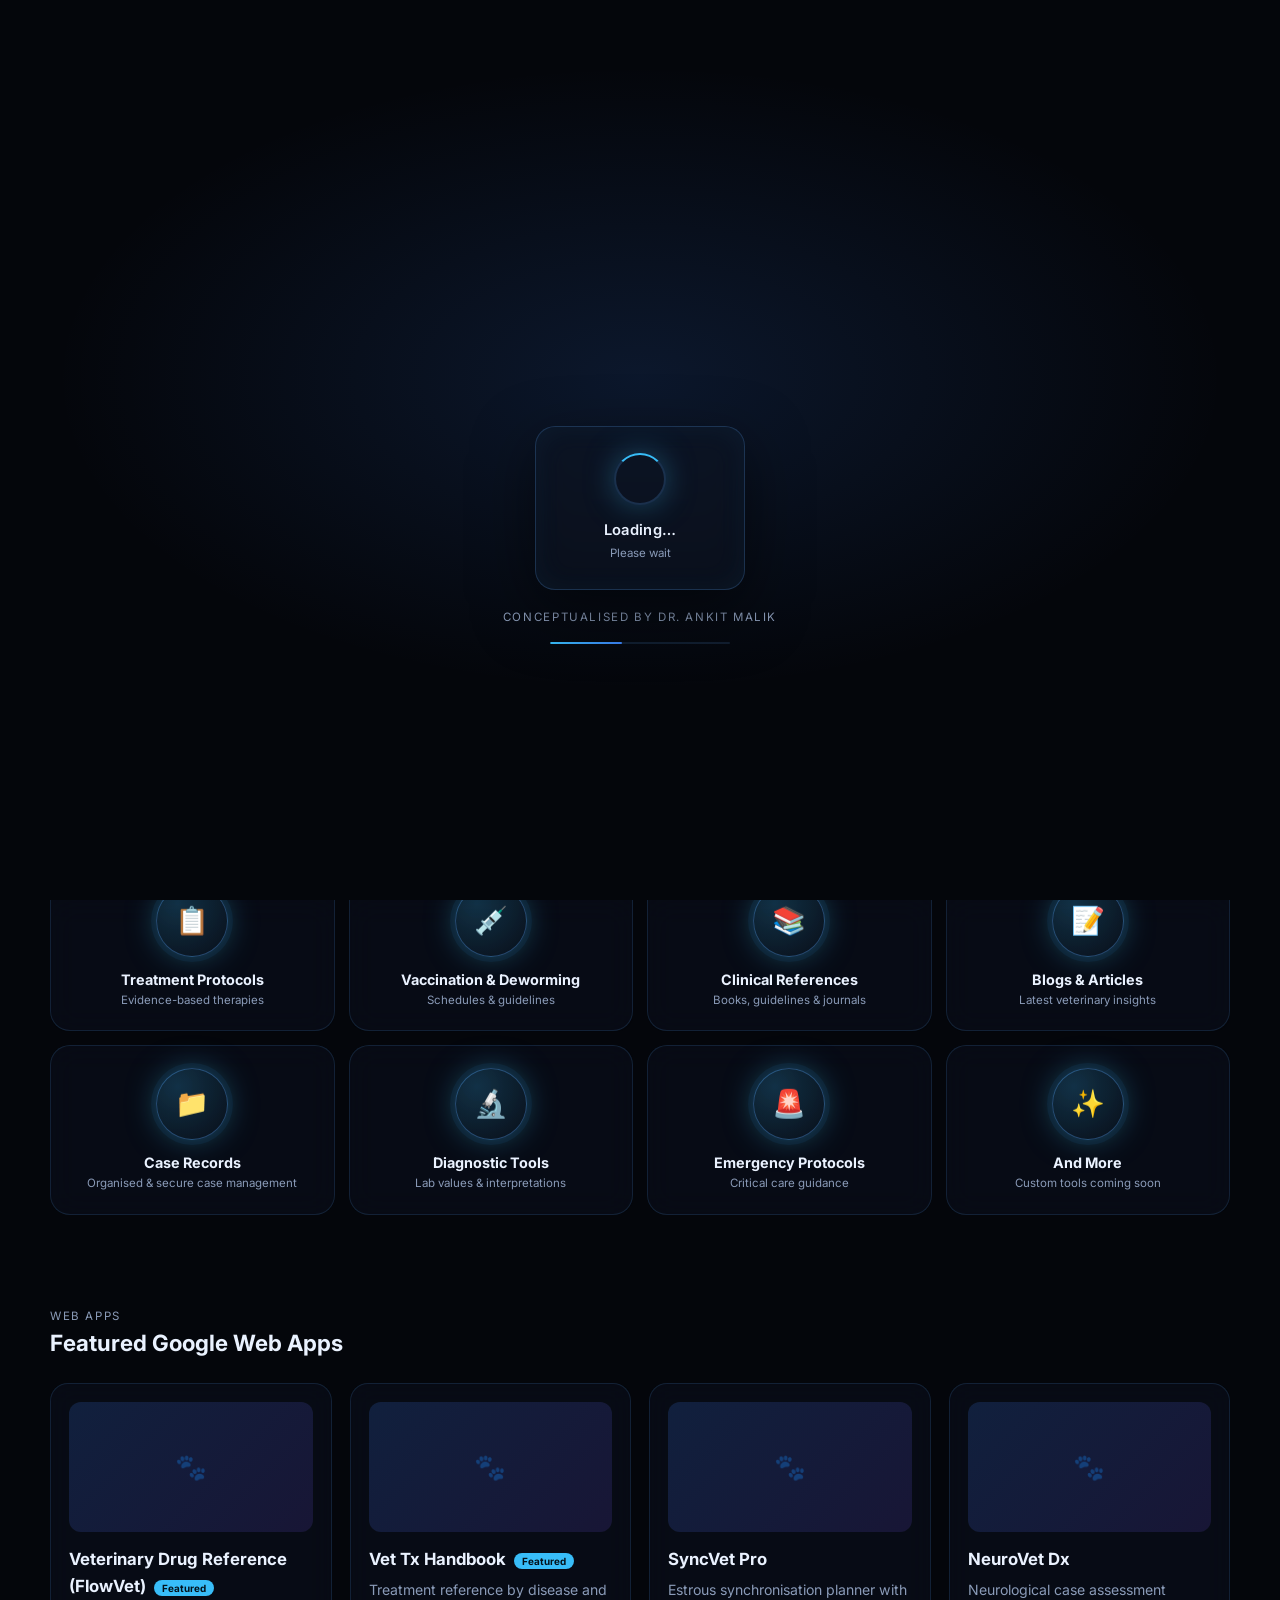
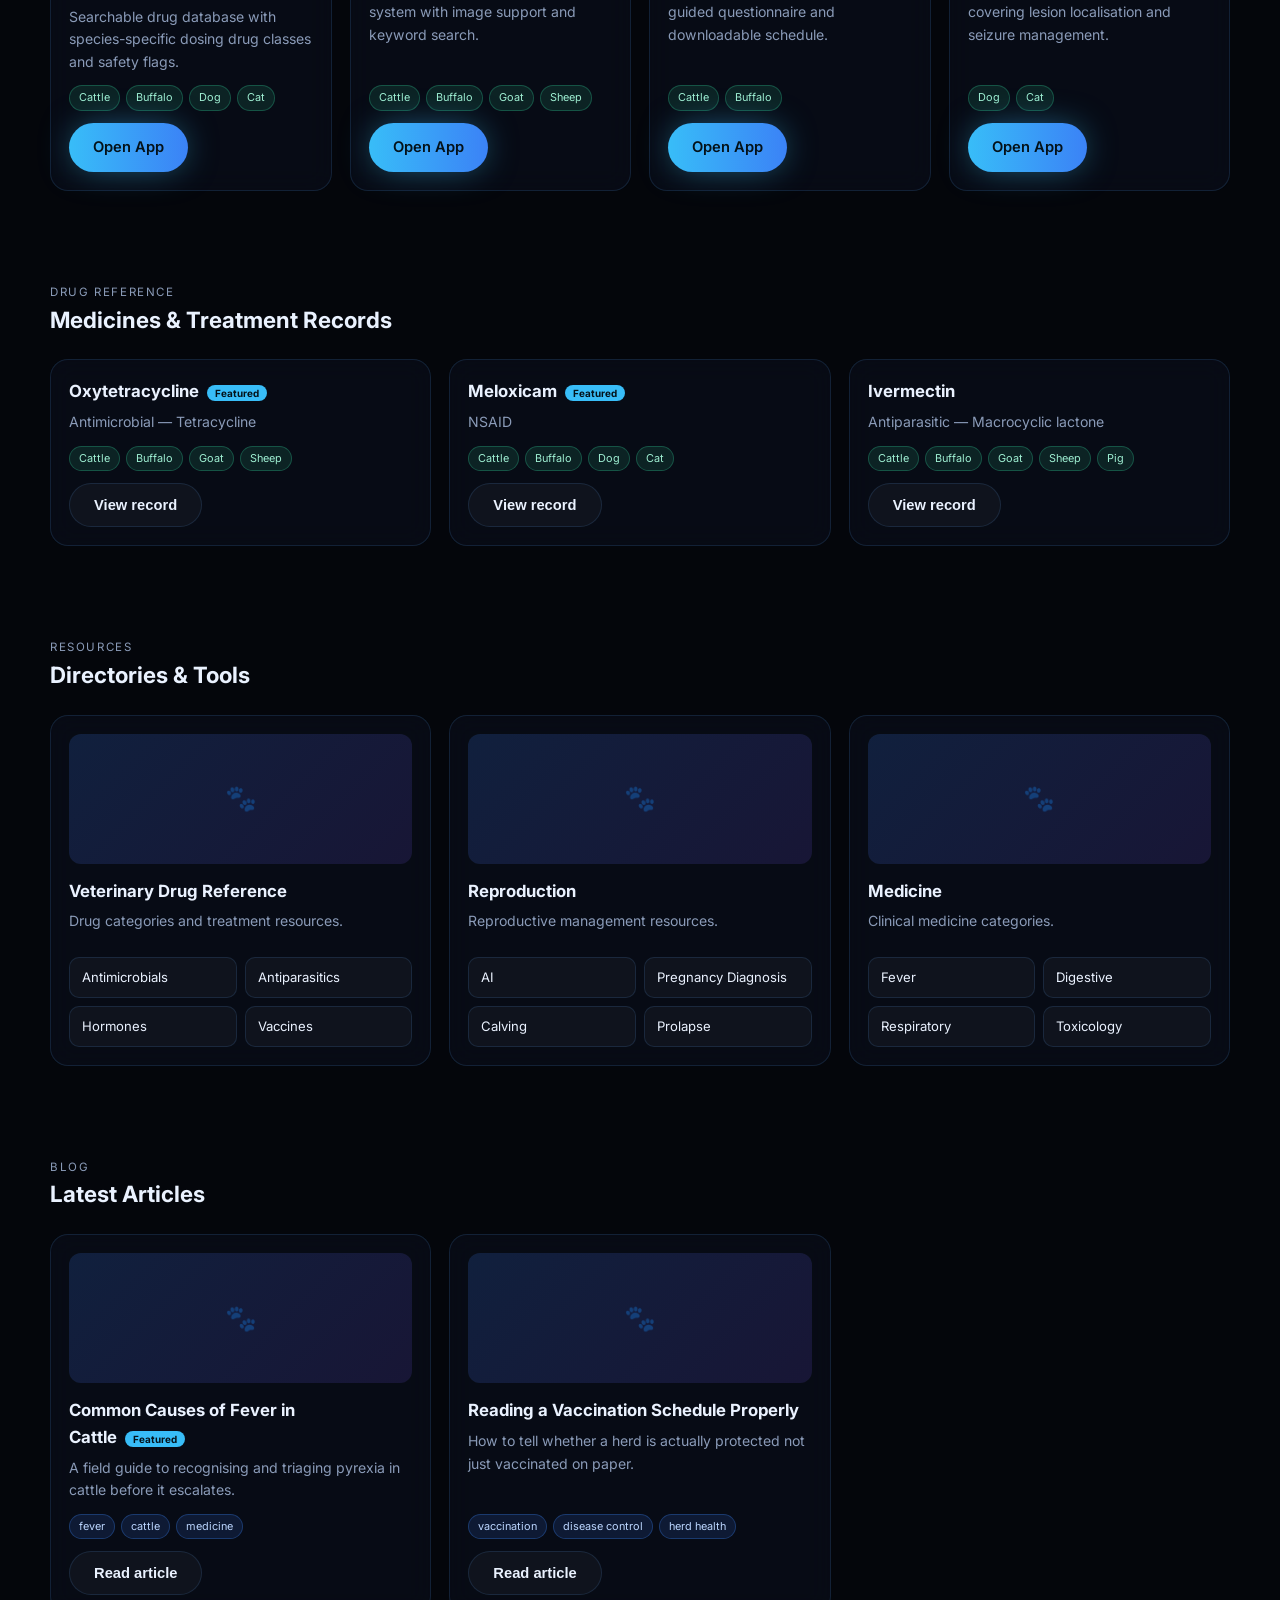
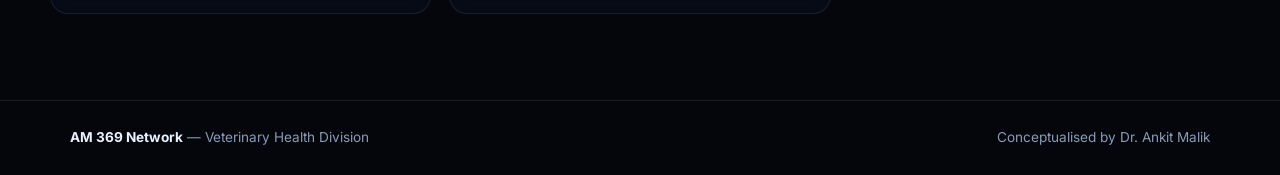
==== commit d263731b: "Replace organ-system columns with admin-manageable module cards (circular thumbnails), glass loading" ====
--- a/index.html
+++ b/index.html
@@ -15,6 +15,11 @@
 <!-- START / LOADER — dust particles forming the brand name -->
 <div id="loader">
   <canvas id="particle-canvas" aria-hidden="true"></canvas>
+  <div class="loader-glass">
+    <div class="ring"></div>
+    <div class="lt">Loading…</div>
+    <div class="ls">Please wait</div>
+  </div>
   <div class="loader-sub" id="loader-sub">Conceptualised by Dr. Ankit Malik</div>
   <div class="loader-bar"><i></i></div>
 </div>
@@ -29,13 +34,15 @@
       </svg>
     </div>
     <div class="gate-title">AM 369 Network</div>
-    <div class="gate-sub">Premium veterinary knowledge &amp; clinical reference</div>
-    <button class="gate-btn gate-google" id="gate-google" style="display:none">
+    <div class="gate-division">Veterinary Health Division</div>
+    <div class="gate-sub">Smart tools · Trusted references · Better decisions</div>
+    <button class="gate-btn gate-google" id="gate-login" style="display:none">
       <svg width="18" height="18" viewBox="0 0 18 18"><path fill="#4285F4" d="M17.6 9.2c0-.6-.1-1.2-.2-1.8H9v3.4h4.8a4.1 4.1 0 0 1-1.8 2.7v2.2h2.9c1.7-1.6 2.7-3.9 2.7-6.5z"/><path fill="#34A853" d="M9 18c2.4 0 4.5-.8 6-2.2l-2.9-2.2c-.8.5-1.8.9-3.1.9-2.4 0-4.4-1.6-5.1-3.8H.9v2.3A9 9 0 0 0 9 18z"/><path fill="#FBBC05" d="M3.9 10.7a5.4 5.4 0 0 1 0-3.4V5H.9a9 9 0 0 0 0 8z"/><path fill="#EA4335" d="M9 3.6c1.3 0 2.5.5 3.4 1.3l2.6-2.6A9 9 0 0 0 .9 5l3 2.3C4.6 5.2 6.6 3.6 9 3.6z"/></svg>
-      Sign in with Google
+      Log in
     </button>
-    <button class="gate-btn gate-guest" id="gate-guest">Continue as Guest</button>
-    <div class="gate-note" id="gate-note">Guest access lets you browse everything. Sign in to save preferences and unlock member features later.</div>
+    <button class="gate-btn gate-register" id="gate-register" style="display:none">Register</button>
+    <button class="gate-btn gate-guest" id="gate-guest">Enter as Guest</button>
+    <div class="gate-note" id="gate-note">Guest access lets you explore everything without registration. Log in to save preferences and unlock member features.</div>
   </div>
 </div>
 
@@ -70,8 +77,8 @@
     <a class="drawer-link" href="#top"><span class="ic">🏠</span> Dashboard</a>
     <div class="drawer-link" id="dl-species"><span class="ic">🐾</span> Species Directory <span style="margin-left:auto;color:#5a6b88">›</span></div>
     <div class="drawer-sub" id="drawer-species" style="display:none"></div>
+    <a class="drawer-link" href="#modules"><span class="ic">🧩</span> Modules</a>
     <a class="drawer-link" href="#medicines"><span class="ic">💊</span> Drug Reference</a>
-    <a class="drawer-link" href="#systems"><span class="ic">🫀</span> Browse by System</a>
     <a class="drawer-link" href="#blogs"><span class="ic">📝</span> Blogs &amp; Articles</a>
     <a class="drawer-link" href="#directories"><span class="ic">📁</span> Directories &amp; Tools</a>
 
@@ -98,12 +105,12 @@
 
 <div class="wrap"><div id="ad-top" class="ad-slot hidden" data-slot="homeTop">Ad space</div></div>
 
-<!-- BROWSE BY SYSTEM -->
-<section class="block wrap" id="systems">
+<!-- MODULES (platform features) -->
+<section class="block wrap" id="modules">
   <div class="section-head reveal">
-    <div><div class="eyebrow" id="systems-eyebrow">Reference</div><h2 id="systems-title">Browse by Body System</h2></div>
+    <div><div class="eyebrow" id="modules-eyebrow">Platform</div><h2 id="modules-title">Powerful Veterinary Modules</h2></div>
   </div>
-  <div id="systems-grid" class="sys-grid stagger">
+  <div id="modules-grid" class="mod-grid stagger">
     <div class="skeleton"></div><div class="skeleton"></div><div class="skeleton"></div><div class="skeleton"></div>
   </div>
 </section>
--- a/assets/css/style.css
+++ b/assets/css/style.css
@@ -53,8 +53,18 @@
 }
 #loader.hide{opacity:0; visibility:hidden;}
 #particle-canvas{position:absolute; inset:0; width:100%; height:100%;}
-.loader-sub{position:relative; z-index:2; color:var(--muted); margin-top:210px; letter-spacing:.14em; text-transform:uppercase; font-size:.72rem; opacity:0; animation:subFade 1s ease forwards 1.6s;}
-.loader-bar{position:relative; z-index:2; width:180px;height:2px;border-radius:99px;background:rgba(90,170,255,.14); margin-top:22px; overflow:hidden; opacity:0; animation:subFade 1s ease forwards 1.6s;}
+/* glass loading card */
+.loader-glass{position:relative; z-index:3; margin-top:170px; width:210px; padding:26px 22px; border-radius:20px;
+  background:rgba(14,20,34,0.5); border:1px solid rgba(90,170,255,.22); backdrop-filter:blur(16px);
+  box-shadow:0 20px 60px rgba(0,0,0,.5), inset 0 0 30px rgba(56,189,248,.05); text-align:center;
+  opacity:0; animation:subFade .8s ease forwards .4s;}
+.loader-glass .ring{width:52px; height:52px; margin:0 auto 14px; border-radius:50%;
+  border:2px solid rgba(90,170,255,.2); border-top-color:var(--cyan); animation:spin 1s linear infinite; box-shadow:var(--glow);}
+.loader-glass .lt{font-size:.92rem; font-weight:600; letter-spacing:.02em;}
+.loader-glass .ls{font-size:.72rem; color:var(--muted); margin-top:2px;}
+@keyframes spin{to{transform:rotate(360deg)}}
+.loader-sub{position:relative; z-index:2; color:var(--muted); margin-top:18px; letter-spacing:.14em; text-transform:uppercase; font-size:.72rem; opacity:0; animation:subFade 1s ease forwards 1.4s;}
+.loader-bar{position:relative; z-index:2; width:180px;height:2px;border-radius:99px;background:rgba(90,170,255,.14); margin-top:16px; overflow:hidden; opacity:0; animation:subFade 1s ease forwards 1.4s;}
 .loader-bar i{display:block;height:100%;width:40%;border-radius:99px;background:linear-gradient(90deg,var(--cyan),var(--blue)); animation:load 1.4s ease-in-out infinite;}
 @keyframes load{0%{margin-left:-45%}100%{margin-left:105%}}
 @keyframes subFade{to{opacity:1}}
@@ -70,14 +80,32 @@
   border:1px solid rgba(56,189,248,.4); background:rgba(56,189,248,.06); box-shadow:var(--glow);}
 .gate-title{font-size:1.4rem; font-weight:700; letter-spacing:.3px;
   background:linear-gradient(90deg,#fff,#9fd4ff,#5AA9FF); -webkit-background-clip:text; background-clip:text; color:transparent;}
-.gate-sub{color:var(--muted); font-size:.82rem; margin:6px 0 24px;}
+.gate-division{font-size:.7rem; letter-spacing:.22em; text-transform:uppercase; color:var(--cyan); margin-top:4px; font-weight:600;}
+.gate-sub{color:var(--muted); font-size:.82rem; margin:10px 0 24px;}
 .gate-btn{width:100%; display:inline-flex; align-items:center; justify-content:center; gap:10px; padding:13px 18px;
   border-radius:14px; font-size:.9rem; font-weight:600; cursor:pointer; border:1px solid var(--panel-brd); margin-bottom:12px; transition:transform .12s ease, border-color .2s;}
 .gate-btn:active{transform:translateY(1px);}
 .gate-google{background:#fff; color:#12151c; border-color:transparent;}
 .gate-google:hover{box-shadow:0 8px 24px rgba(255,255,255,.12);}
+.gate-register{background:var(--panel); color:var(--text); border-color:var(--panel-brd);}
+.gate-register:hover{border-color:var(--cyan);}
 .gate-guest{background:linear-gradient(90deg,var(--cyan),var(--blue)); color:#04121a; border-color:transparent; box-shadow:var(--glow);}
 .gate-note{color:var(--muted); font-size:.7rem; margin-top:10px; line-height:1.5;}
+
+/* ---------- Module cards (circular thumbnail frames) ---------- */
+.mod-grid{display:grid; grid-template-columns:repeat(4,1fr); gap:14px;}
+.mod-card{position:relative; text-align:center; padding:22px 14px; border-radius:20px; cursor:pointer;
+  background:var(--glass); border:1px solid var(--panel-brd); backdrop-filter:blur(14px);
+  transition:transform .3s cubic-bezier(.22,1,.36,1), border-color .3s, box-shadow .3s;}
+.mod-card:hover{transform:translateY(-6px) scale(1.02); border-color:rgba(56,189,248,.45); box-shadow:0 18px 40px -14px rgba(56,189,248,.6);}
+.circ-thumb{width:72px; height:72px; margin:0 auto 14px; border-radius:50%; display:grid; place-items:center; font-size:1.7rem;
+  background:radial-gradient(circle at 30% 25%, rgba(56,189,248,.22), rgba(11,17,28,.6));
+  border:1.5px solid rgba(90,170,255,.35); box-shadow:0 0 0 5px rgba(56,189,248,.06), var(--glow); overflow:hidden;
+  transition:transform .3s cubic-bezier(.34,1.56,.64,1);}
+.mod-card:hover .circ-thumb{transform:rotateY(12deg) rotateX(6deg) scale(1.06);}
+.circ-thumb img{width:100%; height:100%; object-fit:cover; border-radius:50%;}
+.mod-card h4{font-size:.9rem; margin:0 0 4px; line-height:1.25; word-break:break-word;}
+.mod-card .sub{font-size:.72rem; color:var(--muted); line-height:1.35;}
 
 /* ---------- Header ---------- */
 header.site{position:sticky; top:0; z-index:50; backdrop-filter:blur(16px);
@@ -245,6 +273,7 @@
   .grid.cols-4{grid-template-columns:repeat(2,1fr);}
   .grid.cols-3{grid-template-columns:repeat(2,1fr);}
   .sys-grid{grid-template-columns:repeat(3,1fr);}
+  .mod-grid{grid-template-columns:repeat(3,1fr);}
 }
 @media (max-width:680px){
   .nav-search{order:3; max-width:none; flex-basis:100%;}
@@ -252,5 +281,6 @@
   .grid.cols-4,.grid.cols-3,.grid.cols-2{grid-template-columns:1fr;}
   .subfolders{grid-template-columns:1fr;}
   .sys-grid{grid-template-columns:repeat(2,1fr);}
+  .mod-grid{grid-template-columns:repeat(2,1fr);}
 }
 @media (prefers-reduced-motion:reduce){*{animation:none!important; transition:none!important;} html{scroll-behavior:auto;}}
